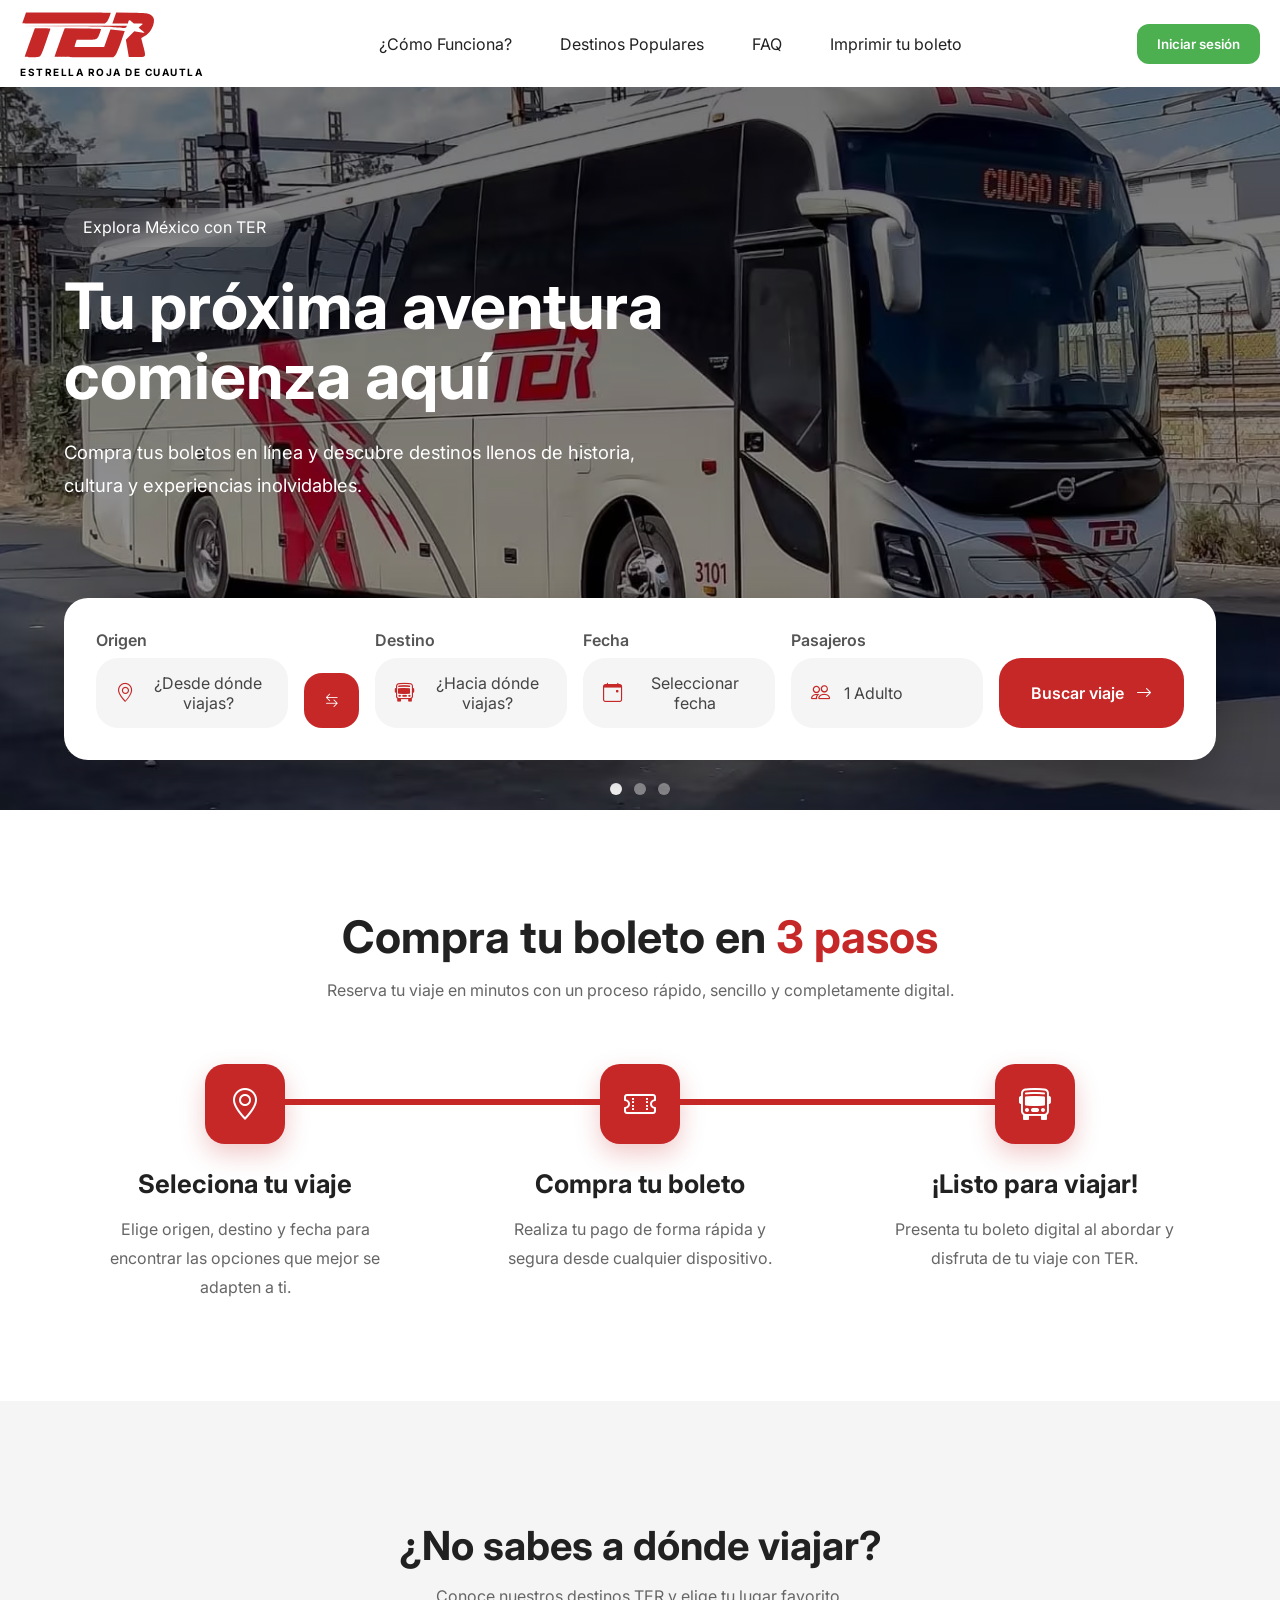
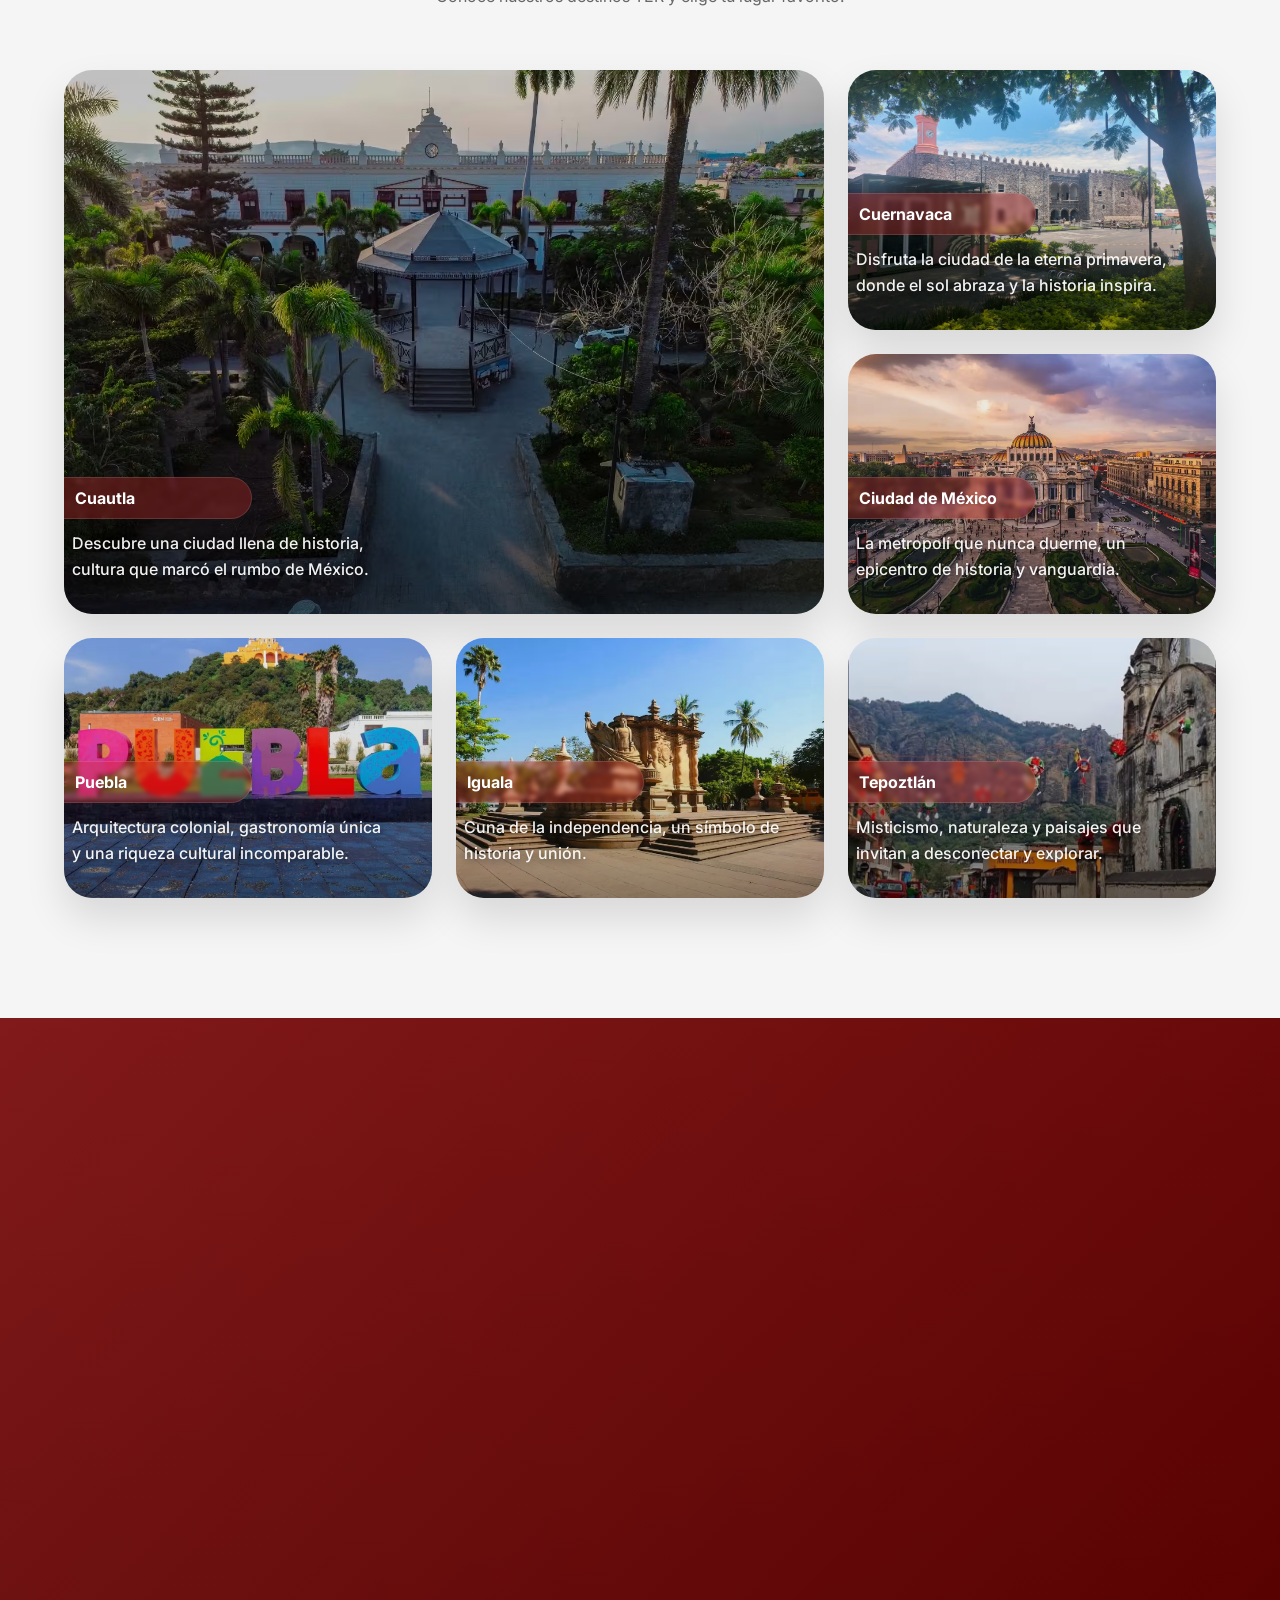
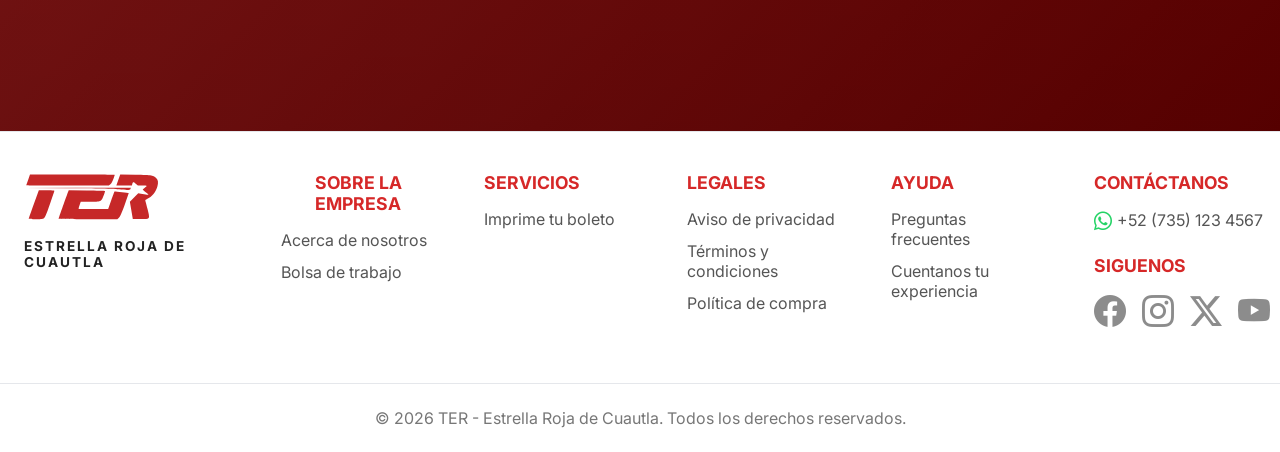
==== index.html @ 635812bd "feat: add new option in navbar" ====
<!DOCTYPE html>
<html lang="es">

<head>
  <meta charset="UTF-8">
  <meta name="viewport" content="width=device-width, initial-scale=1.0">
  <link rel="preconnect" href="https://fonts.googleapis.com">
  <link rel="preconnect" href="https://fonts.gstatic.com" crossorigin>
  <link href="https://fonts.googleapis.com/css2?family=Inter:wght@300;400;500;600;700&display=swap" rel="stylesheet">
  <link rel="stylesheet" href="https://cdn.jsdelivr.net/npm/bootstrap-icons@1.13.1/font/bootstrap-icons.min.css"> 
  <link rel="stylesheet" href="styles.css">
  <link rel="icon" type="image/svg+xml" href="/assets/logo_ter.svg">
  <title>TER: Boletos de Autobús en Línea</title>
</head>

<body>
  <!-- SECCIÓN BARRA DE OPCIONES -->
  <section id="inicio">
    <div class="contenido">
      <header>
        <div class="contenido-header">

          <div class="logo">
            <img class="logo-main" src="assets/logo_ter.svg" alt="TER Logo">
            <span class="logo-text">ESTRELLA ROJA DE CUAUTLA</span>
          </div>

          <nav id="nav">
            <div class="cerrar-menu" onclick="responsiveMenu()">
              <i class="bi bi-x-lg"></i>
            </div>

            <ul id="links">
              <li><a href="#process" onclick="seleccionar(this)">¿Cómo Funciona?</a></li>
              <li><a href="#destinations" onclick="seleccionar(this)">Destinos Populares</a></li>
              <li><a href="#faq" onclick="seleccionar(this)">FAQ</a></li>
              <li><a href="#" onclick="seleccionar(this)">Imprimir tu boleto</a></li>
            </ul>

            <!-- Desktop -->
            <button class="login-btn-mobile">
              Iniciar sesión
            </button>
          </nav>
          <!-- Mobile -->
          <button class="login-btn">
            Iniciar sesión
          </button>
          <!-- Icono del menu responsive -->
          <div id="icono-nav" onclick="responsiveMenu()">
            <i class="bi bi-list"></i>
          </div>
        </div>
      </header>
    </div>
  </section>


  <!-- HERO -->
  <section class="hero">

    <!-- Carrusel -->
    <div class="hero-slider">

      <div class="hero-slide active">
        <img src="/assets/ter1.avif" alt="Viaja con TER">

        <div class="hero-overlay">
          <div class="container">
            
            <div class="hero-content">
              <span class="hero-badge">
                Explora México con TER
              </span>
              
              <h1>
                Tu próxima aventura comienza aquí
              </h1>
              
              <p>
                Compra tus boletos en línea y descubre
                destinos llenos de historia, cultura y
                experiencias inolvidables.
              </p>
            </div>
          </div>
        </div>
      </div>
      
      <div class="hero-slide">
        <img src="/assets/ter2.avif" alt="Destinos TER">
      </div>
      
      <div class="hero-slide">
        <img src="/assets/ter3.avif" alt="Autobuses TER">
      </div>
    
    </div>
    
    <!-- Buscador -->
    <div class="search-card">
      
      <div class="search-grid">

        <div class="search-box">
          <label>Origen</label>

          <button class="search-field">
            <i class="bi bi-geo-alt"></i>
            <span>¿Desde dónde viajas?</span>
          </button>
        </div>
        
        <button class="swap-btn">
          <i class="bi bi-arrow-left-right"></i>
        </button>
        
        <div class="search-box">
          <label>Destino</label>
          
          <button class="search-field">
            <i class="bi bi-bus-front"></i>
            <span>¿Hacia dónde viajas?</span>
          </button>
        </div>
        
        <div class="search-box">
          <label>Fecha</label>
          
          <button class="search-field">
            <i class="bi bi-calendar-event"></i>
            <span>Seleccionar fecha</span>
          </button>
        </div>
        
        <div class="search-box">
          <label>Pasajeros</label>
          
          <button class="search-field">
            <i class="bi bi-people"></i>
            <span>1 Adulto</span>
          </button>
        </div>
        
        <button class="btn-search">
          Buscar viaje
          <i class="bi bi-arrow-right"></i>
        </button>
      </div>
    </div>
    
    <!-- Dots -->
    <div class="hero-dots">
      <span class="active"></span>
      <span></span>
      <span></span>
    </div>
  </section>

  <!-- PROCESS -->
  <section class="process" id="process">
    <div class="container">
      <div class="section-title reveal">
        <h2>Compra tu boleto en <span> 3 pasos</span></h2>
        <p>Reserva tu viaje en minutos con un proceso rápido, sencillo y completamente digital.</p>
      </div>

      <div class="steps-container reveal">
        <div class="steps-line reveal"></div>
        
        <!-- PASO 1 -->
        <div class="step-card reveal">
          <div class="step-icon">
            <i class="bi bi-geo-alt"></i>
          </div>
          <div class="step-content">
            <h3>Seleciona tu viaje</h3>
            <p>Elige origen, destino y fecha para encontrar las opciones que mejor se adapten a ti.</p>
          </div>
        </div>

        <!-- PASO 2 -->
        <div class="step-card reveal">
          <div class="step-icon">
            <i class="bi bi-ticket-perforated"></i>
          </div>
          <div class="step-content">
            <h3>Compra tu boleto</h3>
            <p>Realiza tu pago de forma rápida y segura desde cualquier dispositivo.</p>
          </div>
        </div>

        <!-- PASO 3 -->
        <div class="step-card reveal">
          <div class="step-icon">
            <i class="bi bi-bus-front"></i>
          </div>
          <div class="step-content">
            <h3>¡Listo para viajar!</h3>
            <p>Presenta tu boleto digital al abordar y disfruta de tu viaje con TER.</p>
          </div>
        </div>
      </div>
    </div>
  </section>

  <!-- DESTINATIONS -->
  <section class="destinations" id="destinations">
    <div class="container">

      <div class="section-title reveal">
        <h2>¿No sabes a dónde viajar?</h2>
        <p>Conoce nuestros destinos TER y elige tu lugar favorito.</p>
      </div>

      <!-- DESKTOP COLLAGE -->
      <div class="destinations-collage">

        <!-- CARD 1-->
        <div class="destination-item large reveal">
          <a href="/places/cuautla.html" class="destination-link">
            <img src="/assets/cuautla/cuautla.avif" alt="Cuautla">
            <div class="destination-overlay">
              <span class="destination-pill">Cuautla</span>
              <p>Descubre una ciudad llena de historia, cultura que marcó el rumbo de México.</p>
            </div>
          </a>
        </div>
            
        <!-- CARD 2-->
        <div class="destination-item reveal">
          <a href="/places/cuernavaca.html" class="destination-link">
            <img src="/assets/cuernavaca/cuernavaca.avif" alt="Cuernavaca">
            <div class="destination-overlay">
              <span class="destination-pill">Cuernavaca</span>
              <p>Disfruta la ciudad de la eterna primavera, donde el sol abraza y la historia inspira.</p>
            </div>
          </a>
        </div>
         
        <!-- CARD 3-->
        <div class="destination-item reveal">
          <a href="/places/cdmx.html" class="destination-link">
            <img src="/assets/cdmx/cdmx.avif" alt="CDMX">
            <div class="destination-overlay">
              <span class="destination-pill">Ciudad de México</span>
              <p>La metropolí que nunca duerme, un epicentro de historia y vanguardia.</p>
            </div>
          </a>
        </div> 
        
        <!-- CARD 4-->
        <div class="destination-item reveal">
          <a href="/places/puebla.html" class="destination-link">
            <img src="/assets/puebla/puebla.avif" alt="Puebla">
            <div class="destination-overlay">
              <span class="destination-pill">Puebla</span>
              <p>Arquitectura colonial, gastronomía única y una riqueza cultural incomparable.</p>
            </div>
          </a>
        </div> 
              
        <!-- CARD 5-->
        <div class="destination-item reveal">
          <a href="/places/iguala.html" class="destination-link">
            <img src="/assets/iguala/iguala.avif" alt="Iguala">
            <div class="destination-overlay">
              <span class="destination-pill">Iguala</span>
              <p>Cuna de la independencia, un símbolo de historia y unión.</p>
            </div>
          </a>
        </div> 
        
        <!-- CARD 6-->
        <div class="destination-item reveal">
          <a href="/places/tepoztlan.html" class="destination-link">
            <img src="/assets/tepoztlan/tepoztlan.avif" alt="Tepoztlan">
            <div class="destination-overlay">
              <span class="destination-pill">Tepoztlán</span>
              <p>Misticismo, naturaleza y paisajes que invitan a desconectar y explorar.</p>
            </div>
          </a>
        </div>
      </div>

      <!-- MOBILE CAROUSEL -->
      <div class="mobile-carousel">
        <div class="mobile-track">

          <!-- SLIDE 1 -->
          <div class="mobile-card">
            <a href="/places/cuautla.html" class="destination-link">
              <img src="/assets/cuautla/cuautla.avif" alt="Cuautla">
              <div class="mobile-overlay">
                <span class="destination-pill">Cuautla</span>
                <p>Descubre una ciudad llena de historia, cultura que marcó el rumbo de México.</p>
              </div>
            </a>
          </div>

          <!-- SLIDE 2 -->
          <div class="mobile-card">
            <a href="/places/cuernavaca.html" class="destination-link">
              <img src="/assets/cuernavaca/cuernavaca.avif" alt="Cuernavaca">
              <div class="mobile-overlay">
                <span class="destination-pill">Cuernavaca</span>
                <p>Disfruta la ciudad de la eterna primavera, donde el sol abraza y la historia inspira.</p>
              </div>
            </a>
          </div>

          <!-- SLIDE 3 -->
          <div class="mobile-card">
            <a href="/places/cdmx.html" class="destination-link">
              <img src="/assets/cdmx/cdmx.avif" alt="CDMX">
              <div class="mobile-overlay">
                <span class="destination-pill">Ciudad de México</span>
                <p>La metropolí que nunca duerme, un epicentro de historia y vanguardia.</p>
              </div>
            </a>
          </div>

          <!-- SLIDE 4 -->
          <div class="mobile-card">
            <a href="/places/puebla.html" class="destination-link">
              <img src="/assets/puebla/puebla.avif" alt="Puebla">
              <div class="mobile-overlay">
                <span class="destination-pill">Puebla</span>
                <p>Arquitectura colonial, gastronomía única y una riqueza cultural incomparable.</p>
              </div>
            </a>
          </div>

          <!-- SLIDE 5 -->
          <div class="mobile-card">
            <a href="/places/iguala.html" class="destination-link">
              <img src="/assets/iguala/iguala.avif" alt="Iguala">
              <div class="mobile-overlay">
                <span class="destination-pill">Iguala</span>
                <p>Cuna de la independencia, un símbolo de historia y unión.</p>
              </div>
            </a>
          </div>

          <!-- SLIDE 6 -->
          <div class="mobile-card">
            <a href="/places/tepoztlan.html" class="destination-link">
              <img src="/assets/tepoztlan/tepoztlan.avif" alt="Tepoztlán">
              <div class="mobile-overlay">
                <span class="destination-pill">Tepoztlán</span>
                <p>Misticismo, naturaleza y paisajes que invitan a desconectar y explorar.</p>
              </div>
            </a>
          </div>
        </div>

        <div class="carousel-dots">
          <span class="active"></span>
          <span></span>
          <span></span>
          <span></span>
          <span></span>
          <span></span>
        </div>

      </div>
    </div>
  </section>

  <!-- FAQ -->
  <section id="faq">
    <div class="container">
      <div class="section-title reveal">
        <h2>Preguntas <span>frecuentes</span></h2>
        <p>Resolvemos las dudas más comunes sobre tus viajes con TER.</p>
      </div>

      <div class="faq-container">

        <!-- Item 1 -->
        <div class="faq-item reveal">
          <button class="faq-question">
            <span>¿Cómo compro mi boleto en línea?</span>
            <i class="bi bi-plus-lg"></i>
          </button>

          <div class="faq-answer">
            <p>
              Selecciona tu origen, destino, fecha de viaje y número de pasajeros.
              Completa tu compra y recibirás tu boleto digital de forma inmediata.
            </p>
          </div>
        </div>

        <!-- Item 2 -->
        <div class="faq-item reveal">
          <button class="faq-question">
            <span>¿Puedo cambiar la fecha de mi viaje?</span>
            <i class="bi bi-plus-lg"></i>
          </button>

          <div class="faq-answer">
            <p>
              Sí. Los cambios están sujetos a disponibilidad y a las políticas
              vigentes de TER.
            </p>
          </div>
        </div>

        <!-- Item 3 -->
        <div class="faq-item reveal">
          <button class="faq-question">
            <span>¿Cuánto equipaje puedo llevar?</span>
            <i class="bi bi-plus-lg"></i>
          </button>

          <div class="faq-answer">
            <p>
              Cada pasajero puede transportar equipaje de mano y equipaje
              documentado conforme a las políticas establecidas por TER.
            </p>
          </div>
        </div>

        <!-- Item 4 -->
        <div class="faq-item reveal">
          <button class="faq-question">
            <span>¿Qué pasa si pierdo mi boleto?</span>
            <i class="bi bi-plus-lg"></i>
          </button>

          <div class="faq-answer">
            <p>
              Puedes recuperarlo desde tu correo electrónico o iniciando sesión
              en tu cuenta.
            </p>
          </div>
        </div>
      </div>
    </div>
  </section>

  <!-- FOOTER -->
  <footer class="footer">
    <div class="footer-column footer-grid">
      <!-- Logo -->
      <div class="footer-brand">
        <img src="/assets/logo_ter.svg" alt="TER Logo">
        <span class="footer-brand-text">ESTRELLA ROJA DE CUAUTLA</span>
      </div>

      <!-- Empresa -->
      <div class="footer-accordion">
        <button class="footer-toggle">
          SOBRE LA EMPRESA
          <i class="bi bi-chevron-down"></i>
        </button>
        <div class="footer-content">
          <a href="#">Acerca de nosotros</a>
          <a href="#">Bolsa de trabajo</a>
        </div>
      </div>

      <!-- Servicios -->
      <div class="footer-accordion">
        <button class="footer-toggle">
          SERVICIOS
          <i class="bi bi-chevron-down"></i>
        </button>
        <div class="footer-content">
          <a href="#">Imprime tu boleto</a>
        </div>
      </div>

      <!-- Legales --> 
      <div class="footer-accordion">
        <button class="footer-toggle">
          LEGALES
          <i class="bi bi-chevron-down"></i>
        </button>
        <div class="footer-content">
          <a href="#">Aviso de privacidad</a>
          <a href="#">Términos y condiciones</a>
          <a href="#">Política de compra</a>
        </div>
      </div>

      <!-- Ayuda -->
      <div class="footer-accordion">
        <button class="footer-toggle">
          AYUDA
          <i class="bi bi-chevron-down"></i>
        </button>
        <div class="footer-content">
          <a href="#faq">Preguntas frecuentes</a>
          <a href="#">Cuentanos tu experiencia</a>
        </div>
      </div>

      <!-- Contacto -->
      <div>
        <h4>CONTÁCTANOS</h4>

        <div class="footer-contact">
          <i class="bi bi-whatsapp"></i>
          <span>+52 (735) 123 4567</span>
        </div>

        <h4 style="margin-top:1.5rem;">SIGUENOS</h4>

        <div class="footer-social">
          <a href="#"><i class="bi bi-facebook"></i></a>
          <a href="#"><i class="bi bi-instagram"></i></a>
          <a href="#"><i class="bi bi-twitter-x"></i></a>
          <a href="#"><i class="bi bi-youtube"></i></a>
        </div>
      </div>
    </div>

    <div class="footer-bottom">
      <p>© 2026 TER - Estrella Roja de Cuautla. Todos los derechos reservados.</p>
    </div>
  </footer>

  <script src="main.js"></script>
</body>
</html>
---- styles.css ----
/* =========================
  RESET & BASE
========================= */
*{
  margin:0;
  padding:0;
  box-sizing:border-box;
  font-family:'Inter',sans-serif;
}

body{
  background:#f5f5f5;
  color:#212121;
  overflow-x:hidden;
}

html{
  scroll-behavior:smooth;
}

a{
  text-decoration:none;
  color:inherit;
}

ul{
  list-style:none;
}

/* =========================
  UTILITIES
========================= */
.container{
  width: min(1200px, 90%);
  margin: auto;
}

/* =========================
  HEADER / NAVIGATION
========================= */
#inicio .contenido header {
    background-color: #fff;
    position: fixed;
    width: 100%;
    z-index: 100;
    top: 0;
}

#inicio .contenido header .contenido-header {
    max-width: 1400px;
    margin: auto;
    display: flex;
    justify-content: space-between;
    align-items: center;
    padding: 10px 20px;
}

#icono-nav{
  display:none;
  font-size:2rem;
  cursor:pointer;
  color:#C62828;
}

#inicio .contenido header .contenido-header nav{
  margin-left:auto;
  margin-right:auto;
}

#inicio .contenido header .contenido-header nav ul {
    list-style: none;
    display: flex;
    align-items: center;
    gap:3rem;
}

#inicio .contenido header .contenido-header nav ul li a {
    text-decoration: none;
    color: #222;
    font-weight: 400;
    transition: .5s;
    display: flex;
    align-items: center;
    justify-content: center;
    text-align: center;
    position: relative;
}

#inicio .contenido header .contenido-header nav ul li a::after{
  content:"";
  position:absolute;
  left:0;
  bottom:-8px;
  width:100%;
  height:2px;
  background:#D62828;
  transform:scaleX(0);
  transform-origin:center;
  transition:transform .35s ease;
}

#inicio .contenido header .contenido-header nav ul li a:hover{
  color:#D62828;
}

#inicio .contenido header .contenido-header nav ul li a:hover::after {
  transform:scaleX(1);
}

#inicio .contenido header .contenido-header .seleccionado {
  color: #D62828;
}

#inicio .contenido header .contenido-header .seleccionado::after{
  transform:scaleX(1);
}

.logo{
  display: flex;
  flex-direction: column;
  align-items: flex-start;
}

.logo-main{
  width: 140px;
  object-fit: contain;
}

.logo-text{
  font-size: 10px;
  font-weight: 700;
  letter-spacing: 1.5px;
  color: black;
  margin-top: -9px;
  line-height: 1;
}

.login-btn{
  background:#4CAF50;
  color:white;
  border:none;
  padding:12px 20px;
  border-radius:12px;
  cursor:pointer;
  font-weight:600;
  transition:0.3s;
}

.login-btn:hover{
  transform:translateY(-2px);
  box-shadow:0 10px 20px rgba(76,175,80,0.3);
}

.cerrar-menu {
    position: absolute;
    top: 20px;
    right: 20px;
    display: none;
    color: #C62828;
    font-size:2rem;
    cursor: pointer;
    transition: 0.3s ease;
}

.cerrar-menu:hover {
    color: #C62828;
    transform: rotate(90deg);
}

.login-btn-mobile{
  display:none;
}

/* =========================
  HERO
========================= */
.hero{
  position:relative;
  min-height:90vh;
  overflow:hidden;
}

/* Slider */
.hero-slider{
  position:absolute;
  inset:0;
}

.hero-slide{
  position:absolute;
  inset:0;
  opacity:0;
  transition:opacity 1s ease;
}

.hero-slide.active{
  opacity:1;
}

.hero-slide img{
  width:100%;
  height:100%;
  object-fit:cover;
}

/* Overlay */
.hero-overlay{
  position:absolute;
  inset:0;
  background:linear-gradient(rgba(0,0,0,.55),rgba(0,0,0,.35));
  display:flex;
  align-items:center;
  padding-bottom:100px;
}

/* Contenido */
.hero-content{
  max-width:700px;
  color:white;
}

.hero-badge{
  display:inline-block;
  padding:.6rem 1.2rem;
  border-radius:999px;
  background:rgba(255,255,255,.12);
  backdrop-filter:blur(10px);
  margin-bottom:1.5rem;
}

.hero-content h1{
  font-size:4rem;
  line-height:1.1;
  margin-bottom:1.5rem;
}

.hero-content p{
  font-size:1.15rem;
  line-height:1.8;
  max-width:600px;
}

/* Buscador */
.search-card{
  position:absolute;
  left:50%;
  bottom:50px;
  transform:translateX(-50%);
  width:min(1200px,90%);
  background:rgba(255,255,255,.95);
  backdrop-filter:blur(18px);
  border-radius:32px;
  padding:2rem;
  box-shadow: 0 25px 60px rgba(0,0,0,.18);
  z-index:10;
  animation:floatCard 4s ease-in-out infinite;
}

@keyframes floatCard{
    50%{
        transform:
        translateX(-50%)
        translateY(-5px);
    }
}

/* Grid */
.search-grid{
  display:grid;
  grid-template-columns:1fr auto 1fr 1fr 1fr auto;
  gap:1rem;
  align-items:end;
}

/* Boxes */
.search-box{
  display:flex;
  flex-direction:column;
  gap:.5rem;
}

.search-box label{
  font-weight:600;
  color:#555;
}

/* Inputs */
.search-field{
  border:none;
  background:#f5f5f5;
  height:70px;
  border-radius:22px;
  padding:0 1.25rem;
  display:flex;
  align-items:center;
  gap:.85rem;
  font-size:1rem;
  color:#444;
  cursor:pointer;
  transition:.3s;
}

.search-field:hover{
  background:#eeeeee;
}

/* Iconos */
.search-field i{
  color:#C62828;
  font-size:1.2rem;
}

/* Botón Intercambiar */
.swap-btn{
  width:55px;
  height:55px;
  border:none;
  border-radius:18px;
  background:#C62828;
  color:white;
  cursor:pointer;
  transition:.3s;
}

.swap-btn:hover{
  transform:rotate(180deg);
}

/* Botón Buscar */
.btn-search{
  border:none;
  height:70px;
  padding:0 2rem;
  border-radius:22px;
  background:#C62828;
  color:white;
  font-weight:600;
  font-size:1rem;
  cursor:pointer;
  display:flex;
  align-items:center;
  gap:.75rem;
  transition:.3s;
}

.btn-search:hover{
  background:#b71c1c;
  transform:translateY(-3px);
}

/* Dots */
.hero-dots{
  position:absolute;
  bottom:15px;
  left:50%;
  transform:translateX(-50%);
  display:flex;
  gap:.75rem;
  z-index:5;
}

.hero-dots span{
  width:12px;
  height:12px;
  border-radius:50%;
  background:rgba(255,255,255,.45);
}

.hero-dots span.active{
  background:white;
}

/* =========================
  SEARCH CARD
========================= */
.search-card{
  background:white;
  padding:2rem;
  border-radius:24px;
  box-shadow:0 20px 50px rgba(0,0,0,0.25);
}

.search-card h2{
  margin-bottom:1.5rem;
  color:#212121;
}

.input-group{
  margin-bottom:1rem;
}

.input-group label{
  display:block;
  margin-bottom:0.5rem;
  font-size:0.9rem;
  font-weight:600;
  color:#666;
}

.input-wrapper{
  display:flex;
  align-items:center;
  gap:0.8rem;
  border:1px solid #ddd;
  padding:14px 16px;
  border-radius:14px;
  transition:0.3s;
}

.input-wrapper:focus-within{
  border-color:#C62828;
  box-shadow:0 0 0 4px rgba(198,40,40,0.1);
}

.input-wrapper i{
  color:#C62828;
  font-size:1.1rem;
}

.input-wrapper input,
.input-wrapper select{
  width:100%;
  border:none;
  outline:none;
  background:transparent;
  font-size:1rem;
}

.search-btn{
  width:100%;
  border:none;
  background:#4CAF50;
  color:white;
  padding:16px;
  border-radius:14px;
  font-size:1rem;
  font-weight:600;
  cursor:pointer;
  margin-top:1rem;
  transition:0.3s;
}

.search-btn:hover{
  transform:translateY(-3px);
  box-shadow:0 15px 30px rgba(76,175,80,0.35);
}

/* =========================
  SECTION TITLE
========================= */
.section-title{
  text-align:center;
  margin-bottom:4rem;
}

.section-title h2{
  font-size:2.5rem;
  margin-bottom:1rem;
}

.section-title p{
  color:#666;
}

/* =========================
  PROCESS
========================= */
.process {
  background: white;
  padding: 100px 0;
}

.process .section-title h2{
  font-size: 2.8rem;
}

.process .section-title span{
  color: #C62828;
}

.steps-container{
  position: relative;
  display: flex;
  justify-content: space-between;
  align-items: flex-start;
  gap:2rem;
  margin-top:4rem;
}

.steps-line{
  position:absolute;
  top:35px;
  left:15%;
  right:15%;
  height:6px;
  background:#C62828;
  border-radius:50px;
  z-index:1;
}

.step-card{
  position: relative;
  flex: 1;
  text-align: center;
  z-index: 2;
  transition: 
    transform .3s ease,
    filter .3s ease;
}

.step-icon{
  width: 80px;
  height: 80px;
  margin: 0 auto 1.5rem;
  border-radius: 20px;
  background: #C62828;
  color: white;
  display: flex;
  align-items: center;
  justify-content: center;
  font-size: 2rem;
  box-shadow: 0 10px 25px rgba(198,40,40,.25);
  transition: 
    transform .3s ease,
    box-shadow .3s ease;
}

.step-card h3{
  margin-bottom: 1rem;
  font-size: 1.6rem;
  color: #212121;
}

.step-card p{
  color: #666;
  line-height: 1.8;
  max-width: 280px;
  margin: auto;
}

.step-card:hover .step-icon{
  transform: scale(1.08);
  box-shadow: 0 18px 35px rgba(198,40,40,.35);
}

/* =========================
  DESTINATIONS
========================= */
.destinations{
  padding:120px 0;
}

.destination-link{
  display: block;
  width: 100%;
  height: 100%;
}

.destinations-collage{
  display:grid;
  grid-template-columns:
  repeat(3,1fr);
  grid-auto-rows:260px;
  gap:1.5rem;
}

.destination-item{
  position:relative;
  overflow:hidden;
  border-radius:28px;
  cursor:pointer;
  box-shadow:
  0 20px 40px rgba(0,0,0,0.12);
}

.destination-item img{
  width:100%;
  height:100%;
  object-fit:cover;
  transition:0.7s;
}

.destination-item:hover img{
  transform:scale(1.08);
}

.destination-overlay{
  position:absolute;
  inset:0;
  background:
  linear-gradient(
  to top,
  rgba(0,0,0,0.45),
  rgba(0,0,0,0.10),
  rgba(0,0,0,0.05)
  );
  display:flex;
  flex-direction:column;
  justify-content:flex-end;
  padding-top: 2rem;
  padding-right:2rem;
  padding-bottom:2rem;
  padding-left: 0;
}

.destination-overlay p{
  color:rgba(255,255,255,0.95);
  text-shadow: 0 2px 8px rgba(0,0,0,0.6);
  font-weight: 500;
  line-height:1.6;
  max-width:320px;
  margin-left: 0.5rem;
}

.destination-pill{
  display: inline-flex;
  align-items: center;
  width: fit-content;
  min-width: 220px;
  padding:10px 24px 10px 42px;
  border-radius: 50px;
  background:rgba(198,40,40,0.35);
  backdrop-filter: blur(2px);
  -webkit-backdrop-filter: blur(2px);
  border: 1px solid rgba(255,255,255,0.12);
  box-shadow: 0 8px 24px rgba(0,0,0,0.15);
  color:white;
  font-size: 1rem;
  font-weight:700;
  margin-left: -2rem;
  margin-bottom:.75rem;
}

.large{
  grid-column:span 2;
  grid-row:span 2;
}

.mobile-carousel{
  display:none;
}

.mobile-track{
  display:flex;
  gap:1rem;
  overflow-x:auto;
  scroll-snap-type:x mandatory;
  padding: 0 1rem;
  scrollbar-width:none;
}

.mobile-track::-webkit-scrollbar{
  display:none;
}

.mobile-card{
  width: 280px;
  height:480px;
  border-radius:28px;
  overflow:hidden;
  position:relative;
  flex-shrink:0;
  scroll-snap-align:center;
  box-shadow:
  0 20px 40px rgba(0,0,0,0.12);
}

.mobile-card img{
  width:100%;
  height:100%;
  object-fit:cover;
}

.mobile-overlay{
  position:absolute;
  inset:0;
  background:
  linear-gradient(
  to top,
  rgba(0,0,0,0.75),
  rgba(0,0,0,0.15),
  transparent
  );
  display:flex;
  flex-direction:column;
  justify-content:flex-end;
  padding-top:2rem;
  padding-right:2rem;
  padding-bottom:2rem;
  padding-left:0;
  color:white;
}

.mobile-overlay .destination-pill{
  margin-left:-2rem;
}

.mobile-overlay p{
  color:rgba(255,255,255,0.85);
  line-height:1.6;
  margin-left: 0.5rem;
}

.carousel-dots{
  display:flex;
  justify-content:center;
  gap:.5rem;
  margin-top:1.5rem;
}

.carousel-dots span{
  width:10px;
  height:10px;
  border-radius:50%;
  background:#d0d0d0;
}

.carousel-dots span.active{
  background:#C62828;
}

/* =========================
  FAQ
========================= */
#faq{
  padding-top:100px;
  padding-bottom:120px;
  margin-bottom:-6rem;
  background:
  linear-gradient(rgba(0,0,0,0.35),rgba(0,0,0,0.4)),
  linear-gradient(135deg,#C62828,#8E0000);
}

#faq .section-title h2{
  color:white; 
}

#faq .section-title h2 span{
  color: #FF8A80; 
}

#faq .section-title p{
  color:rgba(255,255,255,.85);
}

.faq-container{
  max-width:900px;
  margin:auto;
  display:flex;
  flex-direction:column;
  gap:1rem;
}

.faq-item{
  background:rgba(255,255,255,.08);
  backdrop-filter: blur(8px);
  border:1px solid rgba(255,255,255,.12);
  border-radius:20px;
  overflow:hidden;
  transition:
    opacity .8s ease,
    transform .8s ease,
    filter .8s ease,
    border-color .3s ease;
}

.faq-item:nth-child(1){ transition-delay:.1s; }
.faq-item:nth-child(2){ transition-delay:.2s; }
.faq-item:nth-child(3){ transition-delay:.3s; }
.faq-item:nth-child(4){ transition-delay:.4s; }

.faq-item:hover{
  border-color:rgba(255,255,255,.4);
  transform:translateY(-2px);
}

.faq-question{
  width:100%;
  display:flex;
  justify-content:space-between;
  align-items:center;
  padding:1.5rem 1.75rem;
  border:none;
  background:none;
  cursor:pointer;
  font-size:1.05rem;
  font-weight:600;
  color:white;
  text-align:left;
}

.faq-question i{
  color:white;
  font-size:1.25rem;
  transition:.3s;
}

.faq-answer{
  max-height:0;
  overflow:hidden;
  transition:
  max-height .35s ease,
  padding .35s ease;
  padding:0 1.75rem;
}

.faq-answer p{
  color:rgba(255, 255, 255, .85);
  line-height:1.8;
  padding-bottom:1.5rem;
}

.faq-item.active .faq-answer{
  max-height:200px;
}

.faq-item.active .faq-question{
  color:white; 
}

/* =========================
  FOOTER
========================= */
.footer{
  background:#fff;
  margin-top:6rem;
  border-top:1px solid #e5e7eb;
}

.footer-grid{
  display:grid;
  grid-template-columns: 1.5fr 1fr 1fr 1fr 1fr 1.2fr;
  gap:3rem;
  padding:2.5rem 0;
  align-items: start;
}

.footer-brand img{
  width: 140px;
  margin-bottom:0;
  margin-left: 1.5rem;
}

.footer-brand-text{
  display:block;
  margin-top: -4px;
  margin-bottom:1.25rem;
  font-size:.85rem;
  font-weight:700;
  letter-spacing:2px;
  color:#222;
  margin-left: 1.5rem;
}

.footer h4{
  color:#D62828;
  margin-bottom:1rem;
  font-size:1.1rem;
}

.footer a{
  display:block;
  text-decoration:none;
  color:#555;
  margin-bottom:.75rem;
  transition:.3s;
}

.footer a:hover{
  color:#D62828;
}

.footer-toggle{
  display:block;
  border:none;
  background:none;
  color:#D62828;
  font-size:1.1rem;
  font-weight:700;
  margin-bottom:1rem;
  cursor:default;
  pointer-events:none;
}

.footer-toggle i{
  display:none;
}

.footer-content{
  display:block;
}

.footer-contact{
  display:flex;
  align-items:center;
  gap:.35rem;
  color:#555;
  margin-top:.5rem;
}

.footer-contact i{
  font-size:1.15rem;
  color:#25D366; 
}

.footer-contact span{
  font-size:1rem;
}

.footer-social{
  display:flex;
  gap:1rem;
  margin-top:1rem;
}

.footer-social a{
  display:flex;
  align-items:center;
  justify-content:center;
  color:#707070;
  font-size: 2rem;
  opacity: .8;
  transition:
    color .3s ease,
    transform .3s ease,
    opacity .3s ease;
}

.footer-social a:hover{
  opacity: 1;
  color: #D62828;
  transform:translateY(-6px) scale(1.12);
}

.footer-bottom{
  border-top:1px solid #e5e7eb;
  text-align:center;
  padding:1.5rem;
  color:#777;
}

/* =========================
  ANIMATIONS
========================= */
.reveal {
  opacity: 0;
  transform: translateY(40px);
  filter: blur(6px);
  transition:
    opacity 0.8s ease,
    transform 0.8s ease,
    filter 0.8s ease;
}

.reveal.visible {
  opacity: 1;
  transform: translateY(0);
  filter: blur(0);
}

/* =========================
  RESPONSIVE 769px
========================= */
@media (min-width:769px){
  .step-card:hover{
    transform: translateY(-10px);
  }

  .step-card:hover .step-icon{
    transform: scale(1.08);
    box-shadow:0 18px 35px rgba(198,40,40,.35);
  }
}

/* =========================
  RESPONSIVE 992px
========================= */
@media(max-width:992px){
  .hero-container{
    gap:2rem;
  }

  .hero-copy h1{
    font-size:3rem;
  }

  .footer-grid{
    grid-template-columns: repeat(2,1fr);
  }
}

/* =========================
  RESPONSIVE 768px
========================= */
@media(max-width:768px){
  .destinations-collage{
    display:none;
  }

  .mobile-carousel{
    display:block;
  }

  .search-card{
    position:relative;
    left:auto;
    bottom:auto;
    transform:none;
    width:92%;
    margin:2rem auto 0;
    padding:1.25rem;
  }

  .hero-content{
    max-width:100%;
  }

  .hero-overlay{
    padding-top:130px;
  }

  .hero-content h1{
    font-size:3.2rem;
    max-width:260px;
  }

  .hero-content p{
    max-width: 300px;
    line-height: 1.6;
  }

  .section-title h2{
    font-size:2rem;
  }

  .login-btn{
    padding: 10px 16px;
    display:none;
  }

  .footer-grid{
    grid-template-columns: 1fr;
    text-align: center;
    padding: 1.5rem 0;
  }

  .footer-brand{
    display: flex;
    flex-direction: column;
    align-items: center;
    margin-top: 1rem;
    margin-bottom: .25rem;
  }

  .footer-brand-text{
    margin-bottom:0;
  }

  .footer-social{
    justify-content: center;
    margin-top: .5rem;
  }

  .footer-contact{
    justify-content: center;
  }

  .footer-accordion{
    border-bottom: none;
    padding:0;
  }

  .footer-toggle{
    width:100%;
    background:none;
    border:none;
    display:flex;
    justify-content:space-between;
    align-items:center;
    font-size:1.15rem;
    font-weight:700;
    color:#D62828;
    padding:0.75rem 1.5rem;
    cursor:pointer;
    pointer-events: auto;
  }

  .footer-toggle i{
    transition:.3s;
    display: block;
    font-size: 1.4rem;
  }

  .footer-content{
    max-height:0;
    overflow:hidden;
    display:flex;
    flex-direction:column;
    gap:.75rem;
    transition:max-height .35s ease;
    padding:0 1.5rem;
  }

  .footer-accordion.active .footer-content{
    max-height:200px;
  }

  .footer-accordion.active .footer-toggle i{
    transform:rotate(180deg);
  }

   #icono-nav{
    display:block;
  }

  #inicio .contenido header .contenido-header nav ul li a{
    width:fit-content;
  }

  #inicio .contenido header .contenido-header nav{
    position:fixed;
    top:0;
    right:-100%;
    width:280px;
    height:100vh;
    background:#fff;
    transition:.35s ease;
    z-index:1000;
    padding-top:90px;
  }

  #inicio .contenido header .contenido-header nav.responsive{
    right:0;
  }

  #inicio .contenido header .contenido-header nav ul{
    flex-direction:column;
    align-items:flex-start;
    padding:0 2rem;
    gap: .5rem;
  }

  #inicio .contenido header .contenido-header nav ul li{
    width:100%;
    margin-bottom:.75rem;
  }

  #inicio .contenido header .contenido-header nav ul li a{
    color: #222;
    margin:0;
    justify-content:flex-start;
    font-size:1.1rem;
  }

  .cerrar-menu{
    display:block;
  }

  .login-btn-mobile{
    display:block;
    margin: 1rem 2rem 0;
    padding:14px;
    border:none;
    border-radius:12px;
    background:#4CAF50;
    color:white;
    font-weight:600;
  }

  .steps-container{
    flex-direction:column;
    gap:1.75rem;
    position:relative;
  }

  .steps-line{
    display:block;
    position:absolute;
    left:34px;
    top:40px;
    width:6px;
    height:calc(100% - 120px);
    
    border-radius:20px;
    z-index:1;
    background: rgba(198,40,40,.35);
  }

  .step-card{
    display:flex;
    align-items:flex-start;
    gap:1rem;
    text-align:left;
    width:100%;
    max-width:none;
    position:relative;
    z-index:2;
    opacity:0;
    transform:translateY(20px);
  }

  .step-card.active{
    opacity:1;
    transform:translateY(0);
  }

  .step-icon{
    width:65px;
    height:65px;
    margin:0;
    flex-shrink:0;
  }

  .step-content{
    padding-top:0;
  }

  .step-card h3{
    font-size:1.2rem;
    margin-bottom:.5rem;
  }

  .step-card p{
    max-width:250px;
    margin:0;
    line-height:1.8;
  }

  .step-card:hover{
    transform: translateY(-10px);
  }

  .step-card:hover .step-icon{
    transform: scale(1.08);
    box-shadow:0 18px 35px rgba(198,40,40,.35);
  }
}
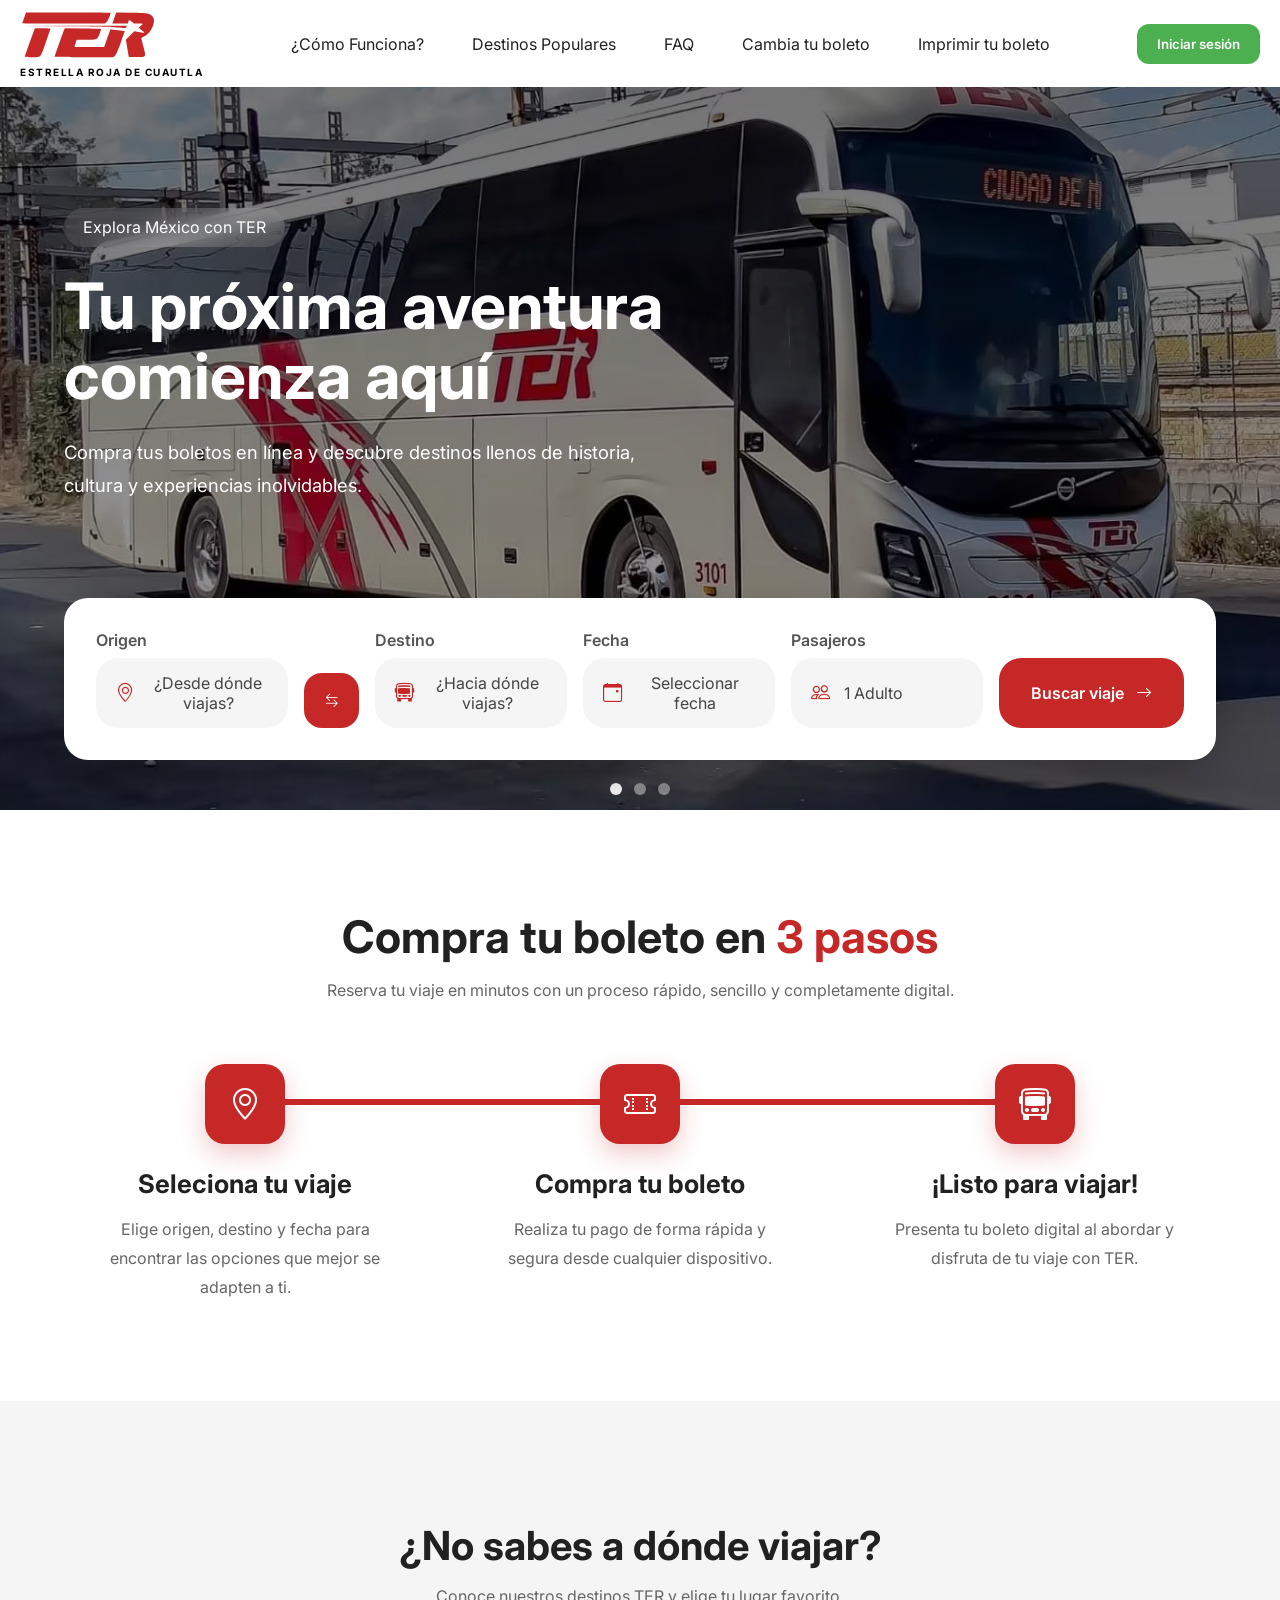
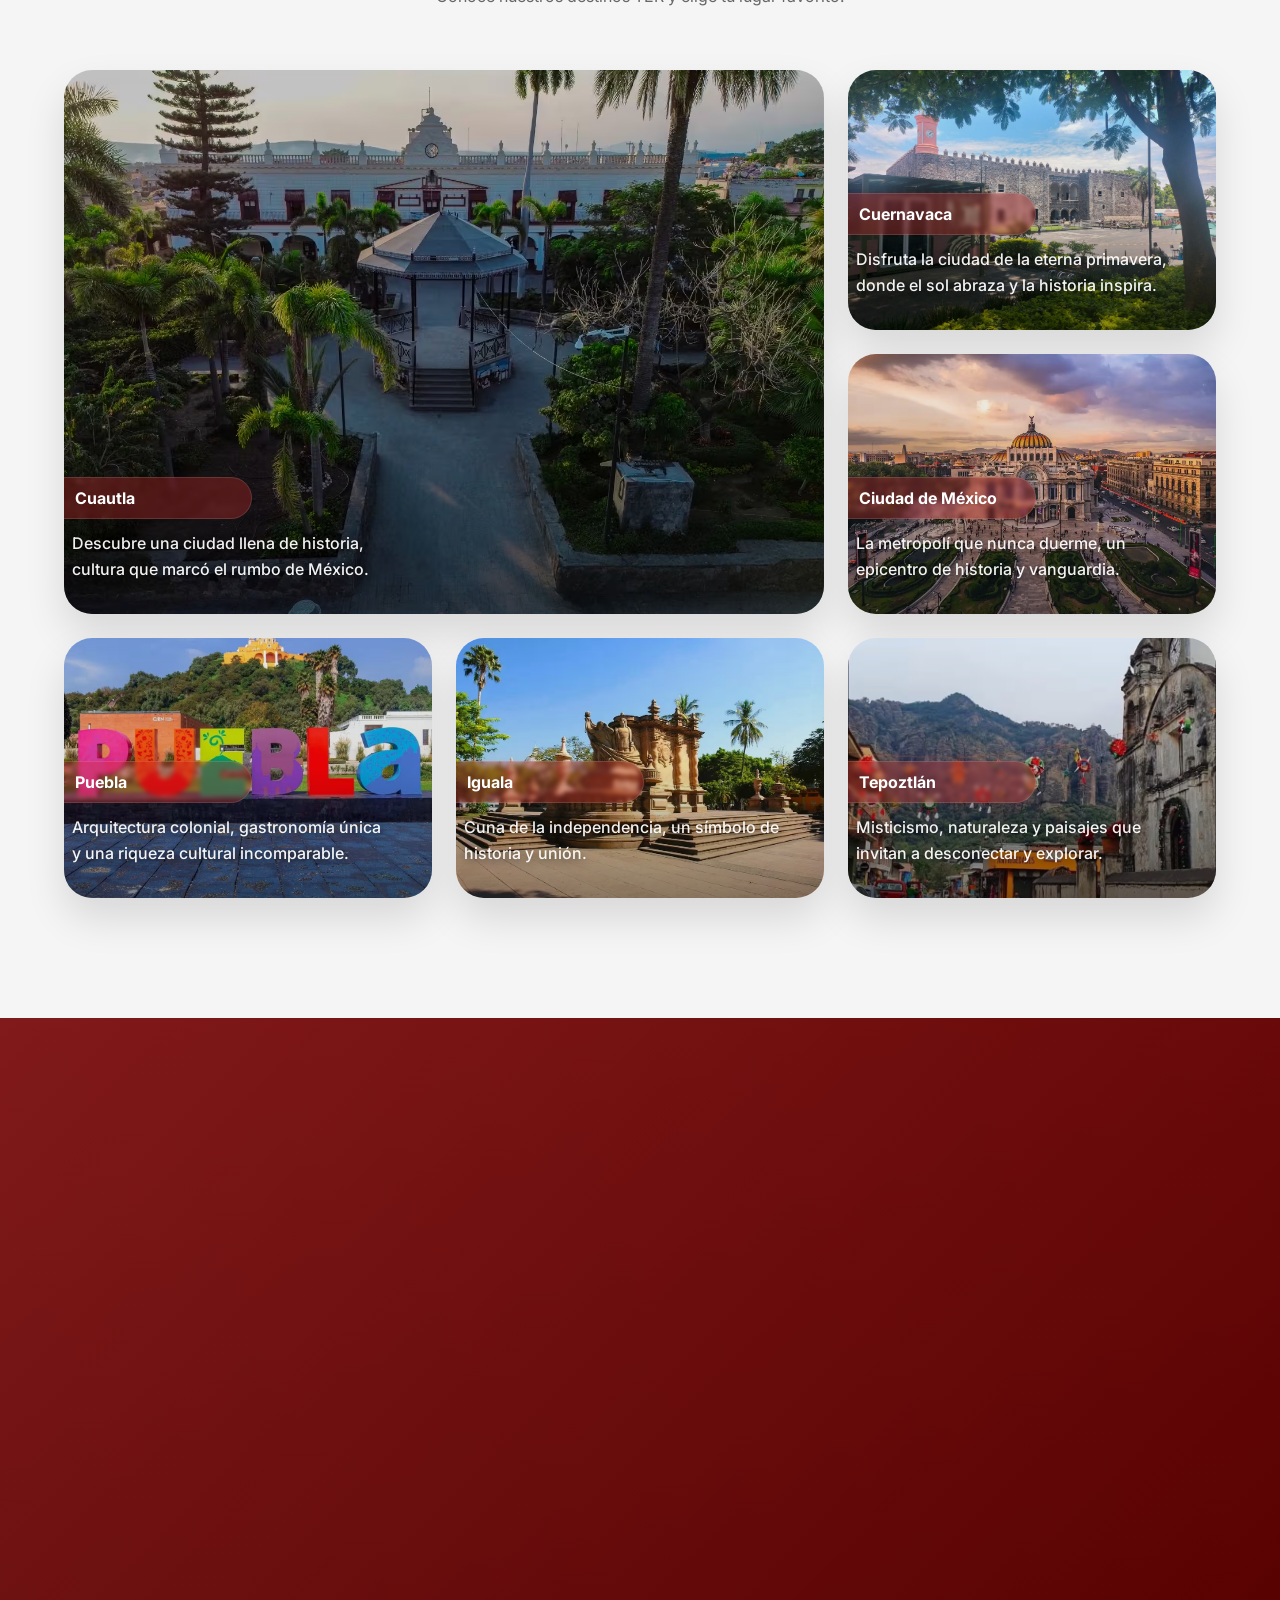
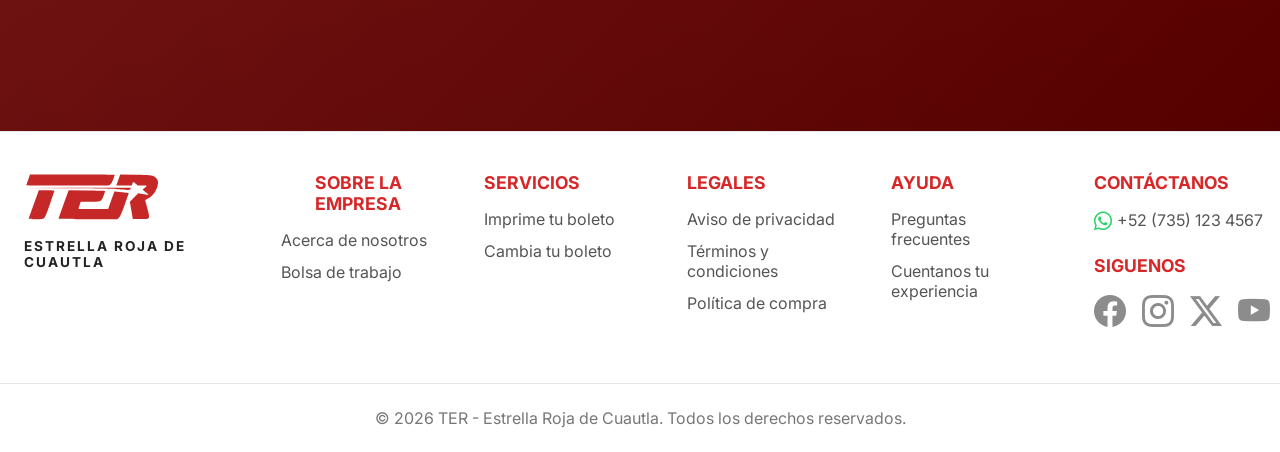
==== commit ce2bc8f1: "feat: add automatic hero slider and synchronize carousel indicators" ====
--- a/index.html
+++ b/index.html
@@ -34,6 +34,7 @@
               <li><a href="#process" onclick="seleccionar(this)">¿Cómo Funciona?</a></li>
               <li><a href="#destinations" onclick="seleccionar(this)">Destinos Populares</a></li>
               <li><a href="#faq" onclick="seleccionar(this)">FAQ</a></li>
+              <li><a href="#" onclick="seleccionar(this)">Cambia tu boleto</a></li>
               <li><a href="#" onclick="seleccionar(this)">Imprimir tu boleto</a></li>
             </ul>
 
@@ -469,6 +470,7 @@
         </button>
         <div class="footer-content">
           <a href="#">Imprime tu boleto</a>
+          <a href="#">Cambia tu boleto</a>
         </div>
       </div>
 
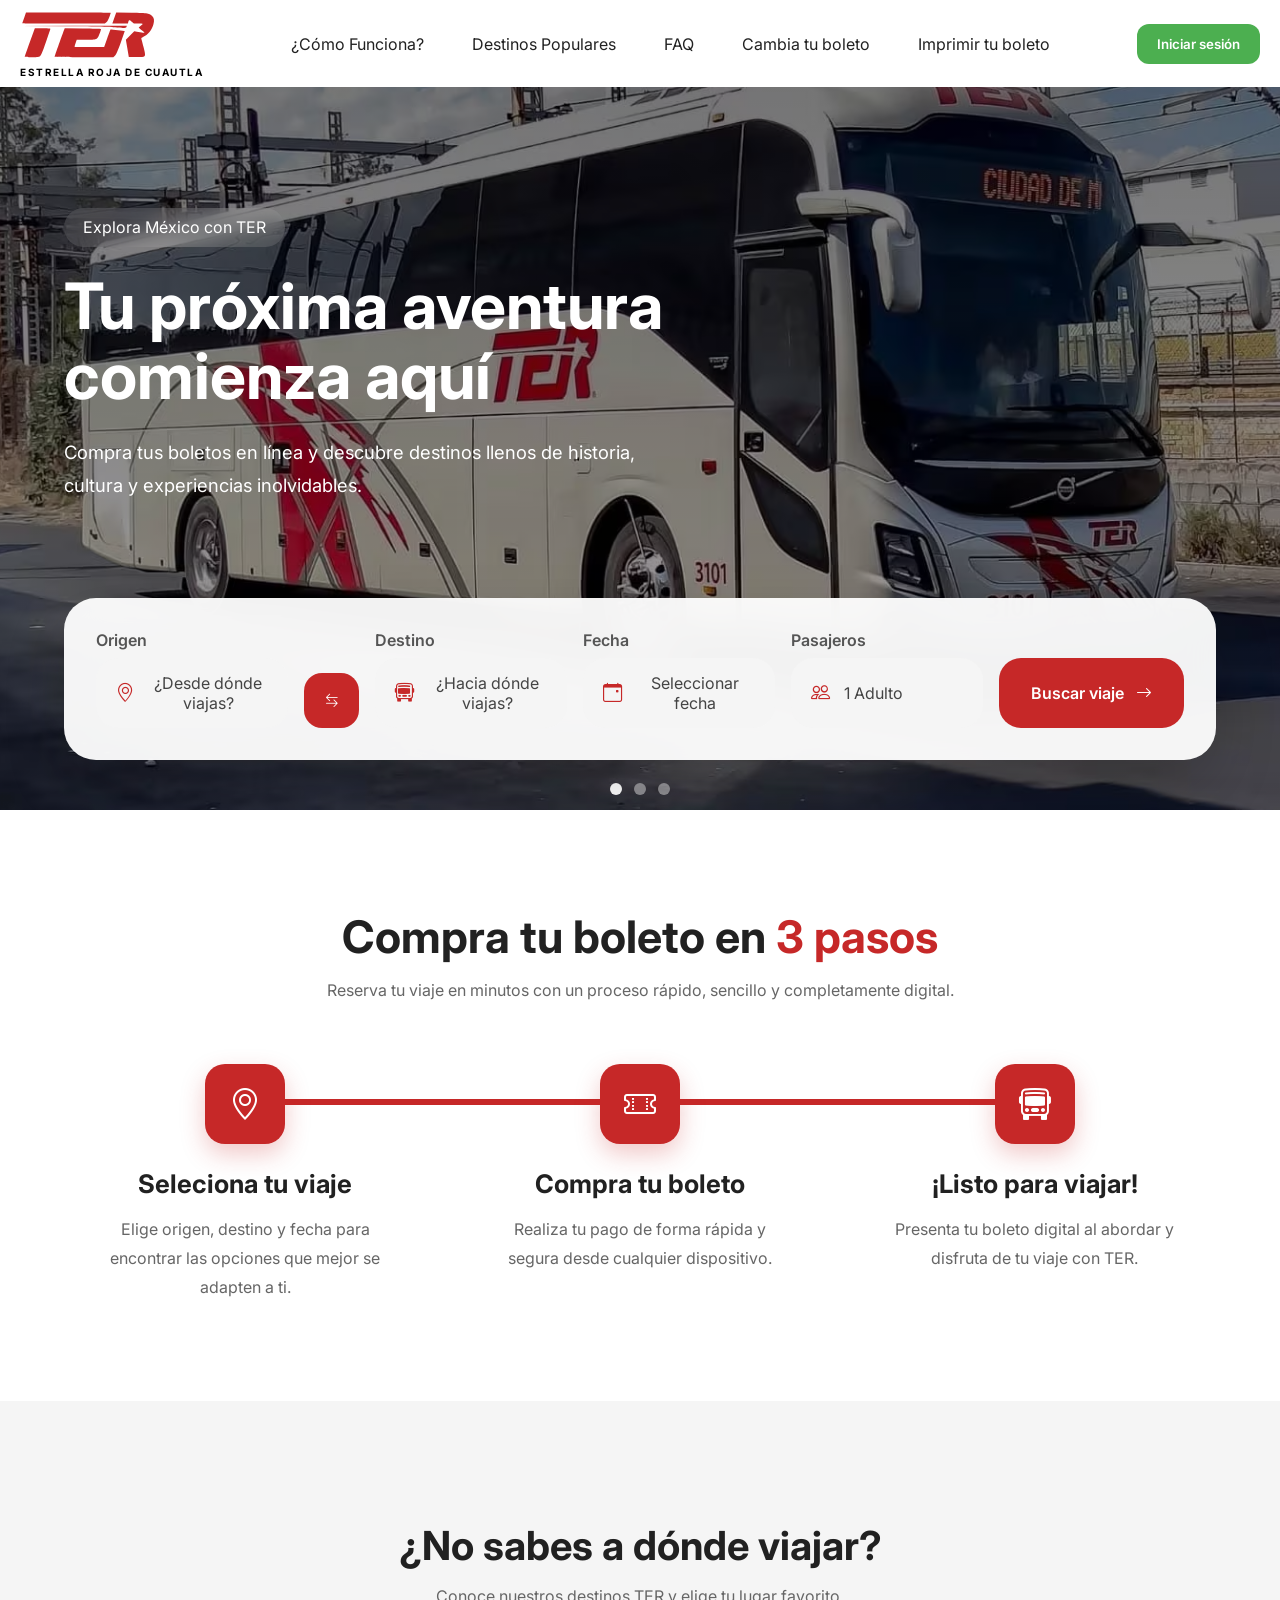
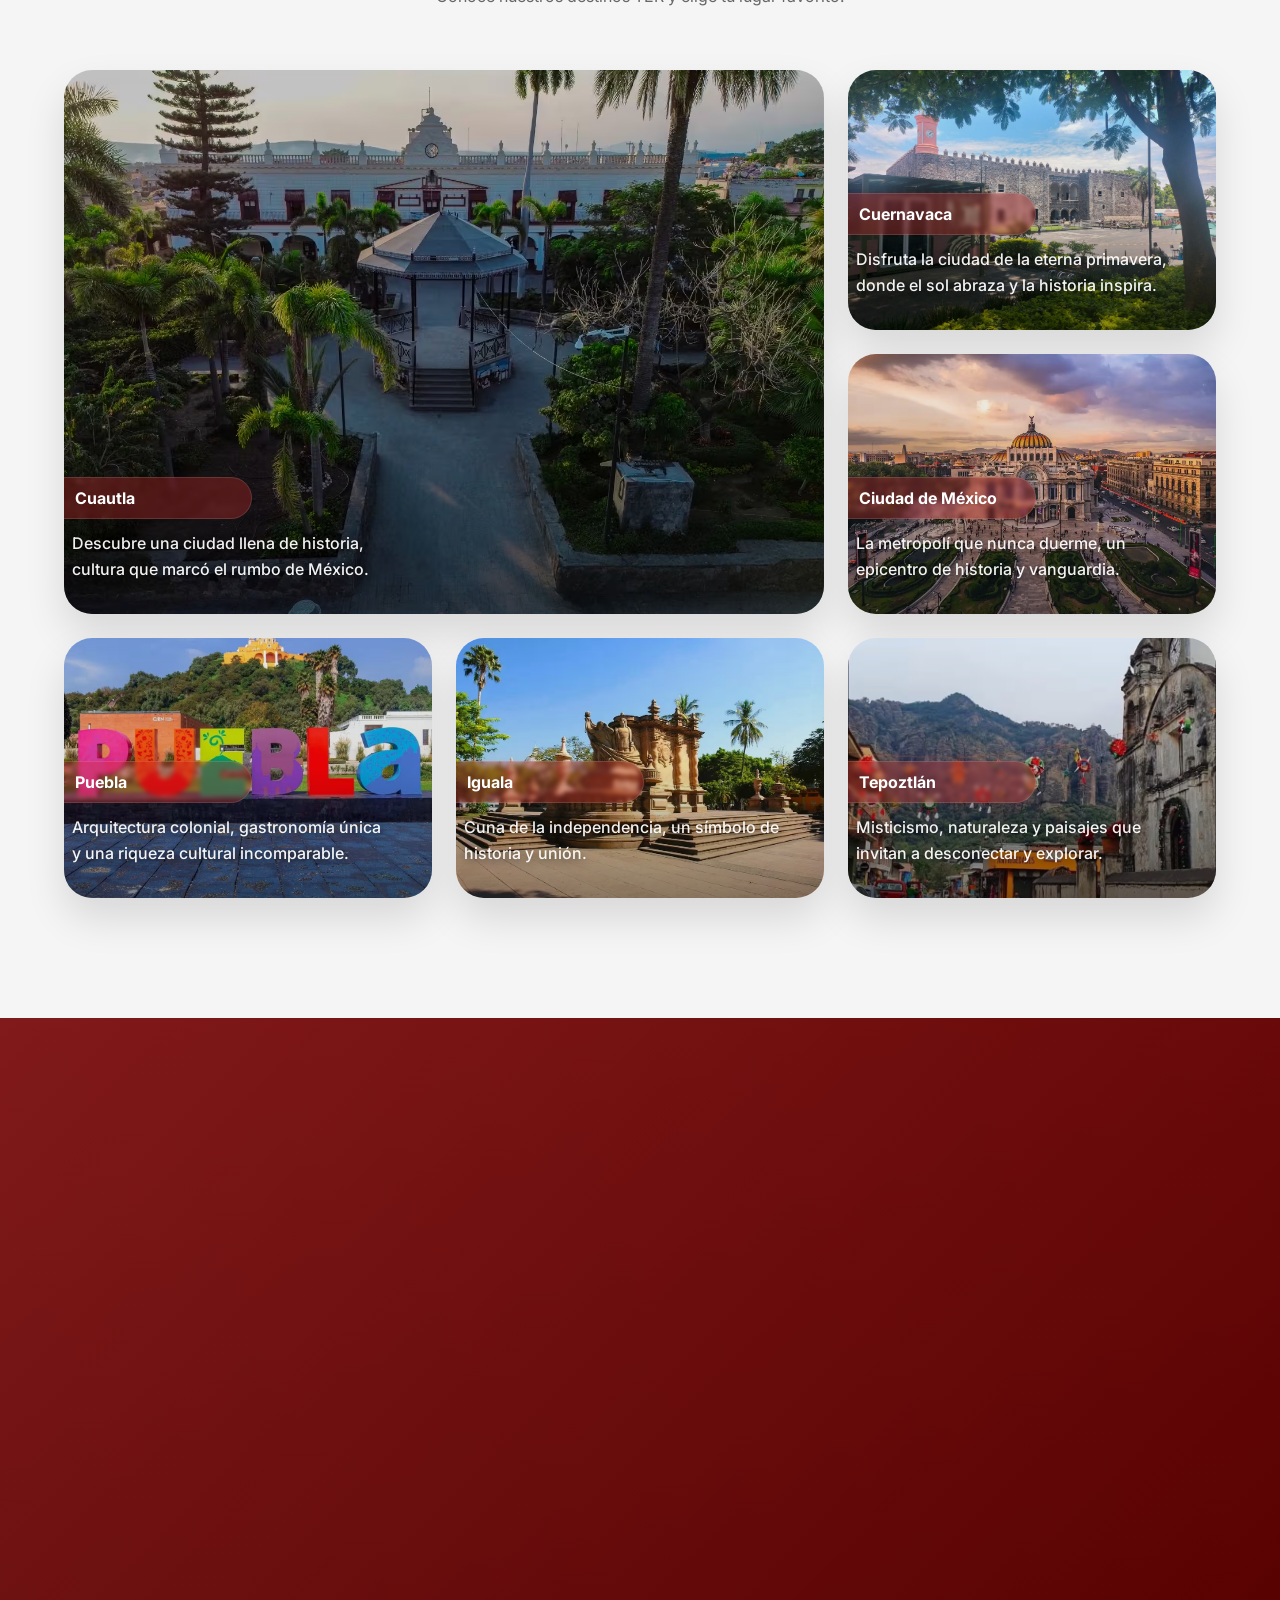
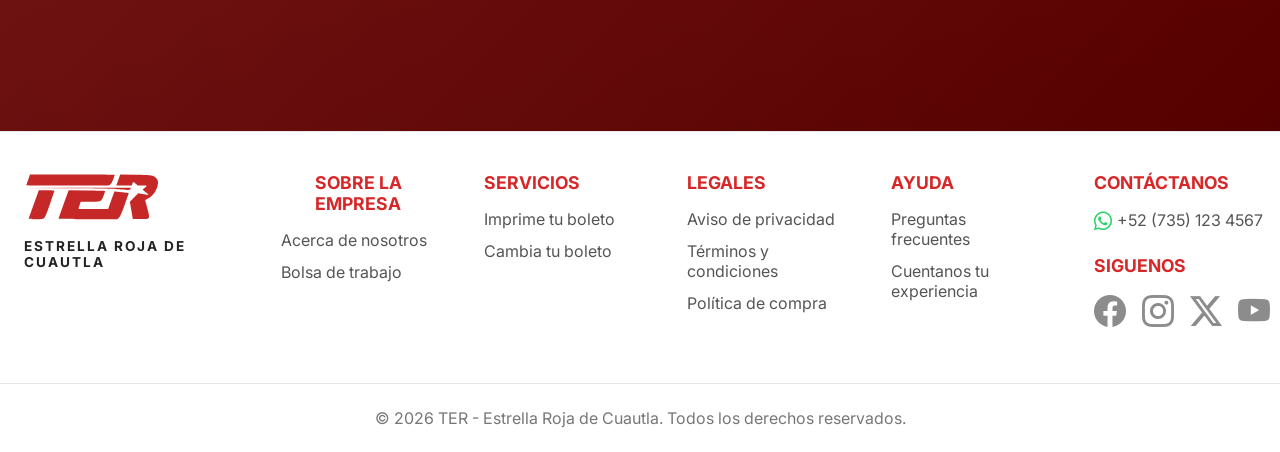
==== commit 6821ccf9: "feat: implement destination search dropdown simulation" ====
--- a/index.html
+++ b/index.html
@@ -90,12 +90,53 @@
       
       <div class="hero-slide">
         <img src="/assets/ter2.avif" alt="Destinos TER">
+
+        <div class="hero-overlay">
+          <div class="container">
+            
+            <div class="hero-content">
+              <span class="hero-badge">
+                Explora México con TER
+              </span>
+              
+              <h1>
+                Tu próxima aventura comienza aquí
+              </h1>
+              
+              <p>
+                Compra tus boletos en línea y descubre
+                destinos llenos de historia, cultura y
+                experiencias inolvidables.
+              </p>
+            </div>
+          </div>
+        </div>
       </div>
       
       <div class="hero-slide">
         <img src="/assets/ter3.avif" alt="Autobuses TER">
-      </div>
-    
+
+        <div class="hero-overlay">
+          <div class="container">
+            
+            <div class="hero-content">
+              <span class="hero-badge">
+                Explora México con TER
+              </span>
+              
+              <h1>
+                Tu próxima aventura comienza aquí
+              </h1>
+              
+              <p>
+                Compra tus boletos en línea y descubre
+                destinos llenos de historia, cultura y
+                experiencias inolvidables.
+              </p>
+            </div>
+          </div>
+        </div>
+      </div>
     </div>
     
     <!-- Buscador -->
@@ -103,26 +144,36 @@
       
       <div class="search-grid">
 
-        <div class="search-box">
+        <div class="search-box dropdown-container">
           <label>Origen</label>
 
-          <button class="search-field">
+          <button class="search-field" id="originField">
             <i class="bi bi-geo-alt"></i>
-            <span>¿Desde dónde viajas?</span>
-          </button>
+            <span id="originText">¿Desde dónde viajas?</span>
+          </button>
+
+          <div 
+            class="search-dropdown" 
+            id="originDropdown">
+          </div>
         </div>
         
         <button class="swap-btn">
           <i class="bi bi-arrow-left-right"></i>
         </button>
         
-        <div class="search-box">
+        <div class="search-box dropdown-container">
           <label>Destino</label>
           
-          <button class="search-field">
+          <button class="search-field" id="destinationField">
             <i class="bi bi-bus-front"></i>
-            <span>¿Hacia dónde viajas?</span>
-          </button>
+            <span id="destinationText">¿Hacia dónde viajas?</span>
+          </button>
+
+          <div 
+            class="search-dropdown" 
+            id="destinationDropdown">
+          </div>
         </div>
         
         <div class="search-box">
@@ -143,7 +194,7 @@
           </button>
         </div>
         
-        <button class="btn-search">
+        <button class="btn-search" id="searchTrip">
           Buscar viaje
           <i class="bi bi-arrow-right"></i>
         </button>
--- a/styles.css
+++ b/styles.css
@@ -240,6 +240,31 @@
   max-width:600px;
 }
 
+/* Dots */
+.hero-dots{
+  position:absolute;
+  bottom:15px;
+  left:50%;
+  transform:translateX(-50%);
+  display:flex;
+  gap:.75rem;
+  z-index:5;
+}
+
+.hero-dots span{
+  width:12px;
+  height:12px;
+  border-radius:50%;
+  background:rgba(255,255,255,.45);
+}
+
+.hero-dots span.active{
+  background:white;
+}
+
+/* =========================
+  SEARCH CARD
+========================= */
 /* Buscador */
 .search-card{
   position:absolute;
@@ -348,37 +373,6 @@
   transform:translateY(-3px);
 }
 
-/* Dots */
-.hero-dots{
-  position:absolute;
-  bottom:15px;
-  left:50%;
-  transform:translateX(-50%);
-  display:flex;
-  gap:.75rem;
-  z-index:5;
-}
-
-.hero-dots span{
-  width:12px;
-  height:12px;
-  border-radius:50%;
-  background:rgba(255,255,255,.45);
-}
-
-.hero-dots span.active{
-  background:white;
-}
-
-/* =========================
-  SEARCH CARD
-========================= */
-.search-card{
-  background:white;
-  padding:2rem;
-  border-radius:24px;
-  box-shadow:0 20px 50px rgba(0,0,0,0.25);
-}
 
 .search-card h2{
   margin-bottom:1.5rem;
@@ -443,6 +437,46 @@
 .search-btn:hover{
   transform:translateY(-3px);
   box-shadow:0 15px 30px rgba(76,175,80,0.35);
+}
+
+.dropdown-container{
+  position:relative;
+}
+
+.search-dropdown{
+  position:absolute;
+  top:calc(100% + 12px);
+  left:0;
+  width:100%;
+  background:#fff;
+  border-radius:20px;
+  box-shadow:
+    0 15px 40px
+    rgba(0,0,0,.12);
+  padding:.5rem;
+  display:none;
+  z-index:100;
+}
+
+.search-dropdown.show{
+  display:block;
+}
+
+.dropdown-item{
+  width:100%;
+  border:none;
+  background:none;
+  padding:1rem 1.25rem;
+  text-align:left;
+  border-radius:12px;
+  font-size:1rem;
+  cursor:pointer;
+  transition:.25s;
+}
+
+.dropdown-item:hover{
+  background:#f5f5f5;
+  color:#D62828;
 }
 
 /* =========================
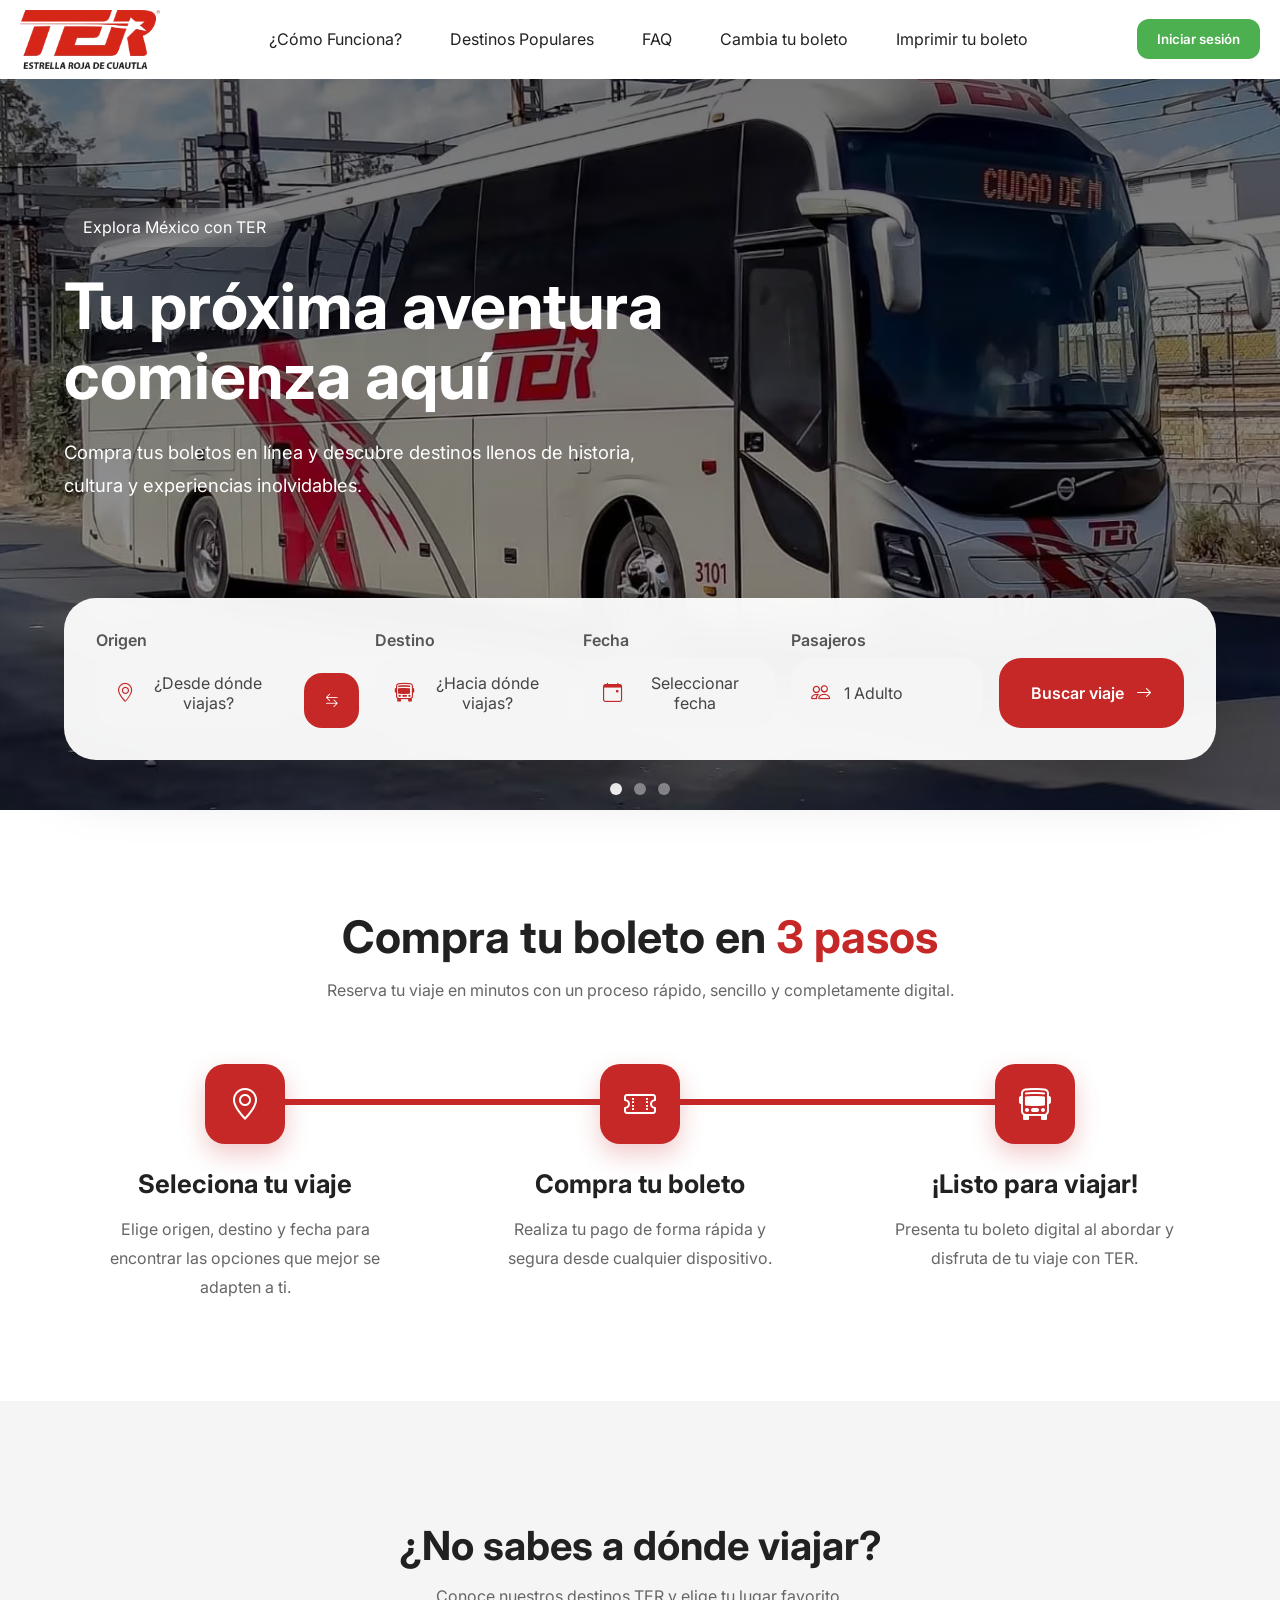
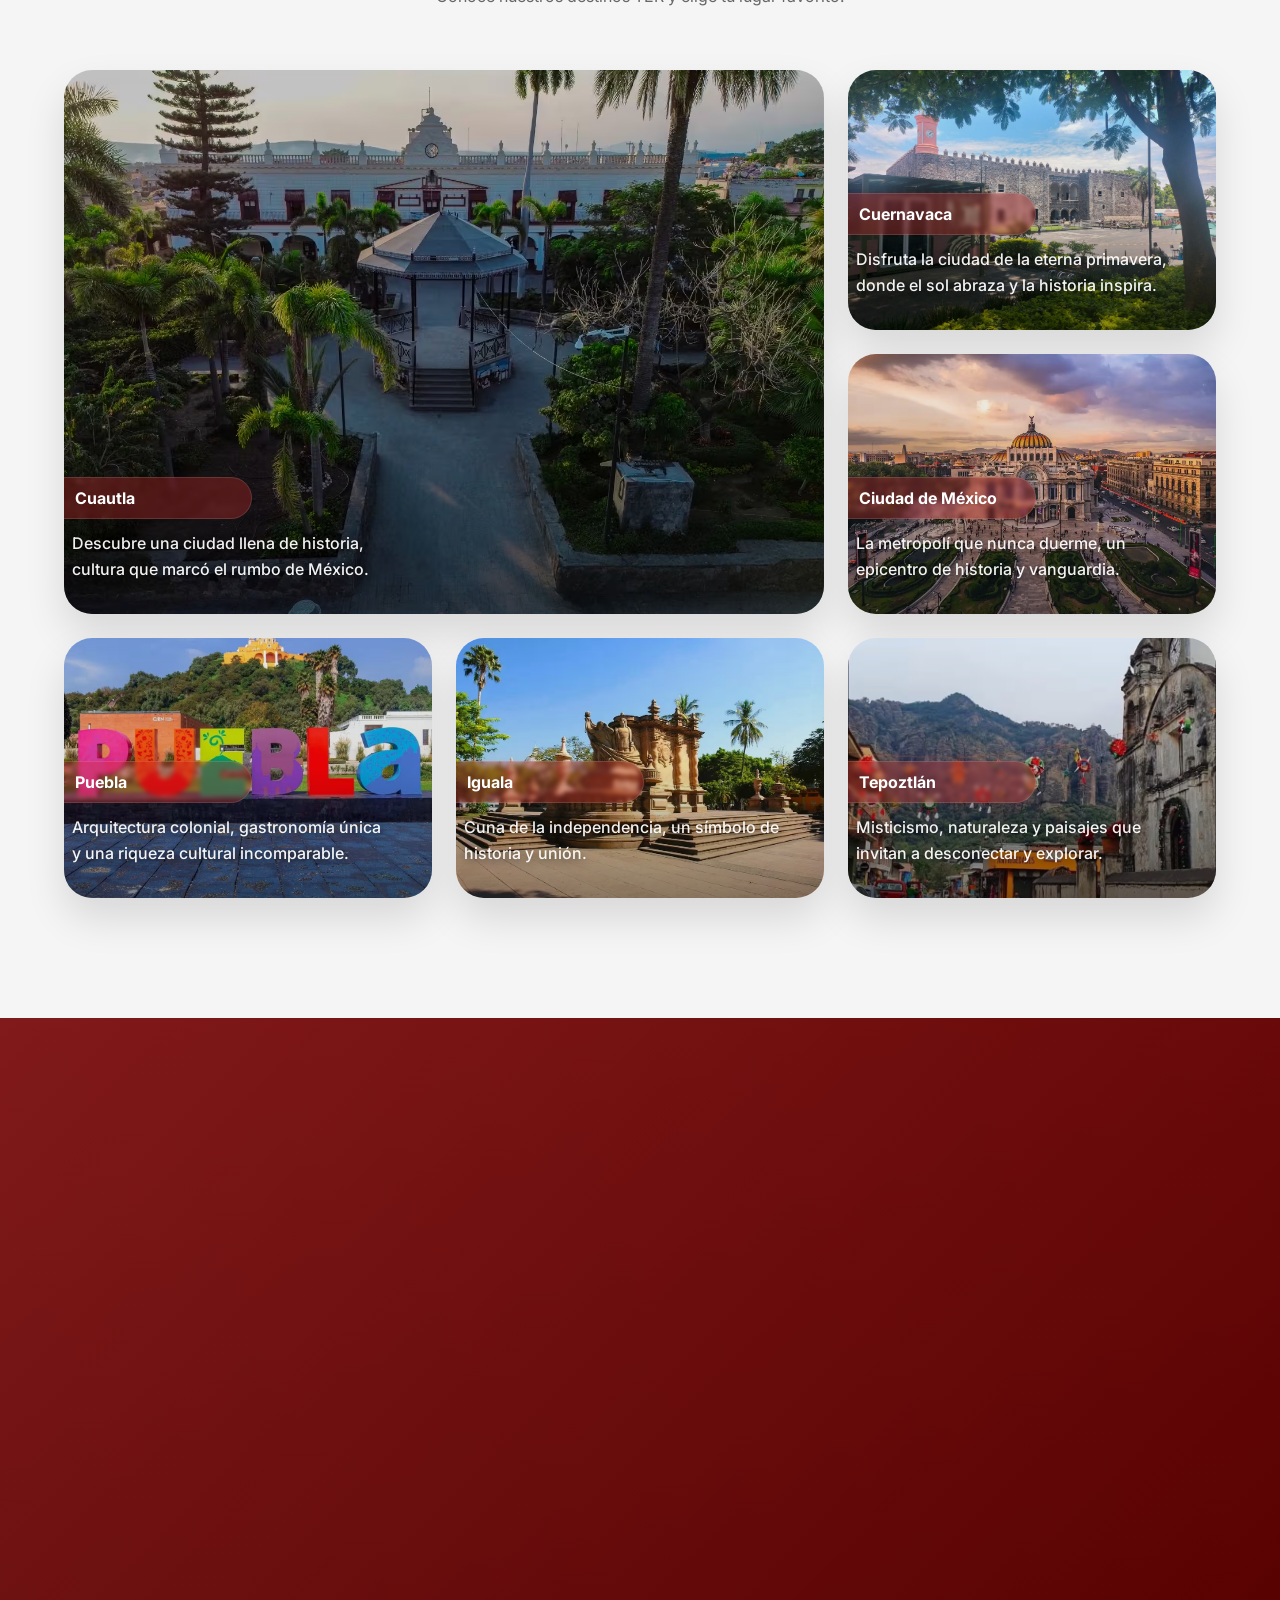
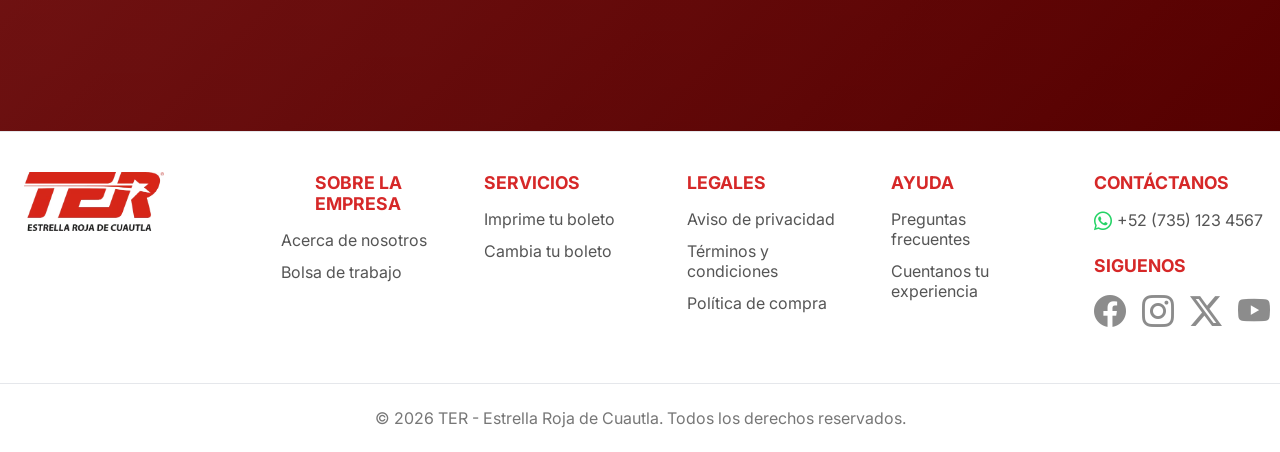
==== commit 1e65bf32: "feat: add destination dropdown and fix hero overflow clipping" ====
--- a/index.html
+++ b/index.html
@@ -21,8 +21,7 @@
         <div class="contenido-header">
 
           <div class="logo">
-            <img class="logo-main" src="assets/logo_ter.svg" alt="TER Logo">
-            <span class="logo-text">ESTRELLA ROJA DE CUAUTLA</span>
+            <img class="logo-main" src="assets/logo_ter.avif" alt="TER Logo">
           </div>
 
           <nav id="nav">
@@ -497,8 +496,7 @@
     <div class="footer-column footer-grid">
       <!-- Logo -->
       <div class="footer-brand">
-        <img src="/assets/logo_ter.svg" alt="TER Logo">
-        <span class="footer-brand-text">ESTRELLA ROJA DE CUAUTLA</span>
+        <img src="/assets/logo_ter.avif" alt="TER Logo">
       </div>
 
       <!-- Empresa -->
--- a/styles.css
+++ b/styles.css
@@ -126,15 +126,6 @@
   object-fit: contain;
 }
 
-.logo-text{
-  font-size: 10px;
-  font-weight: 700;
-  letter-spacing: 1.5px;
-  color: black;
-  margin-top: -9px;
-  line-height: 1;
-}
-
 .login-btn{
   background:#4CAF50;
   color:white;
@@ -177,13 +168,14 @@
 .hero{
   position:relative;
   min-height:90vh;
-  overflow:hidden;
+  overflow:visible;
 }
 
 /* Slider */
 .hero-slider{
   position:absolute;
   inset:0;
+  overflow:hidden;
 }
 
 .hero-slide{
@@ -875,17 +867,6 @@
   margin-left: 1.5rem;
 }
 
-.footer-brand-text{
-  display:block;
-  margin-top: -4px;
-  margin-bottom:1.25rem;
-  font-size:.85rem;
-  font-weight:700;
-  letter-spacing:2px;
-  color:#222;
-  margin-left: 1.5rem;
-}
-
 .footer h4{
   color:#D62828;
   margin-bottom:1rem;
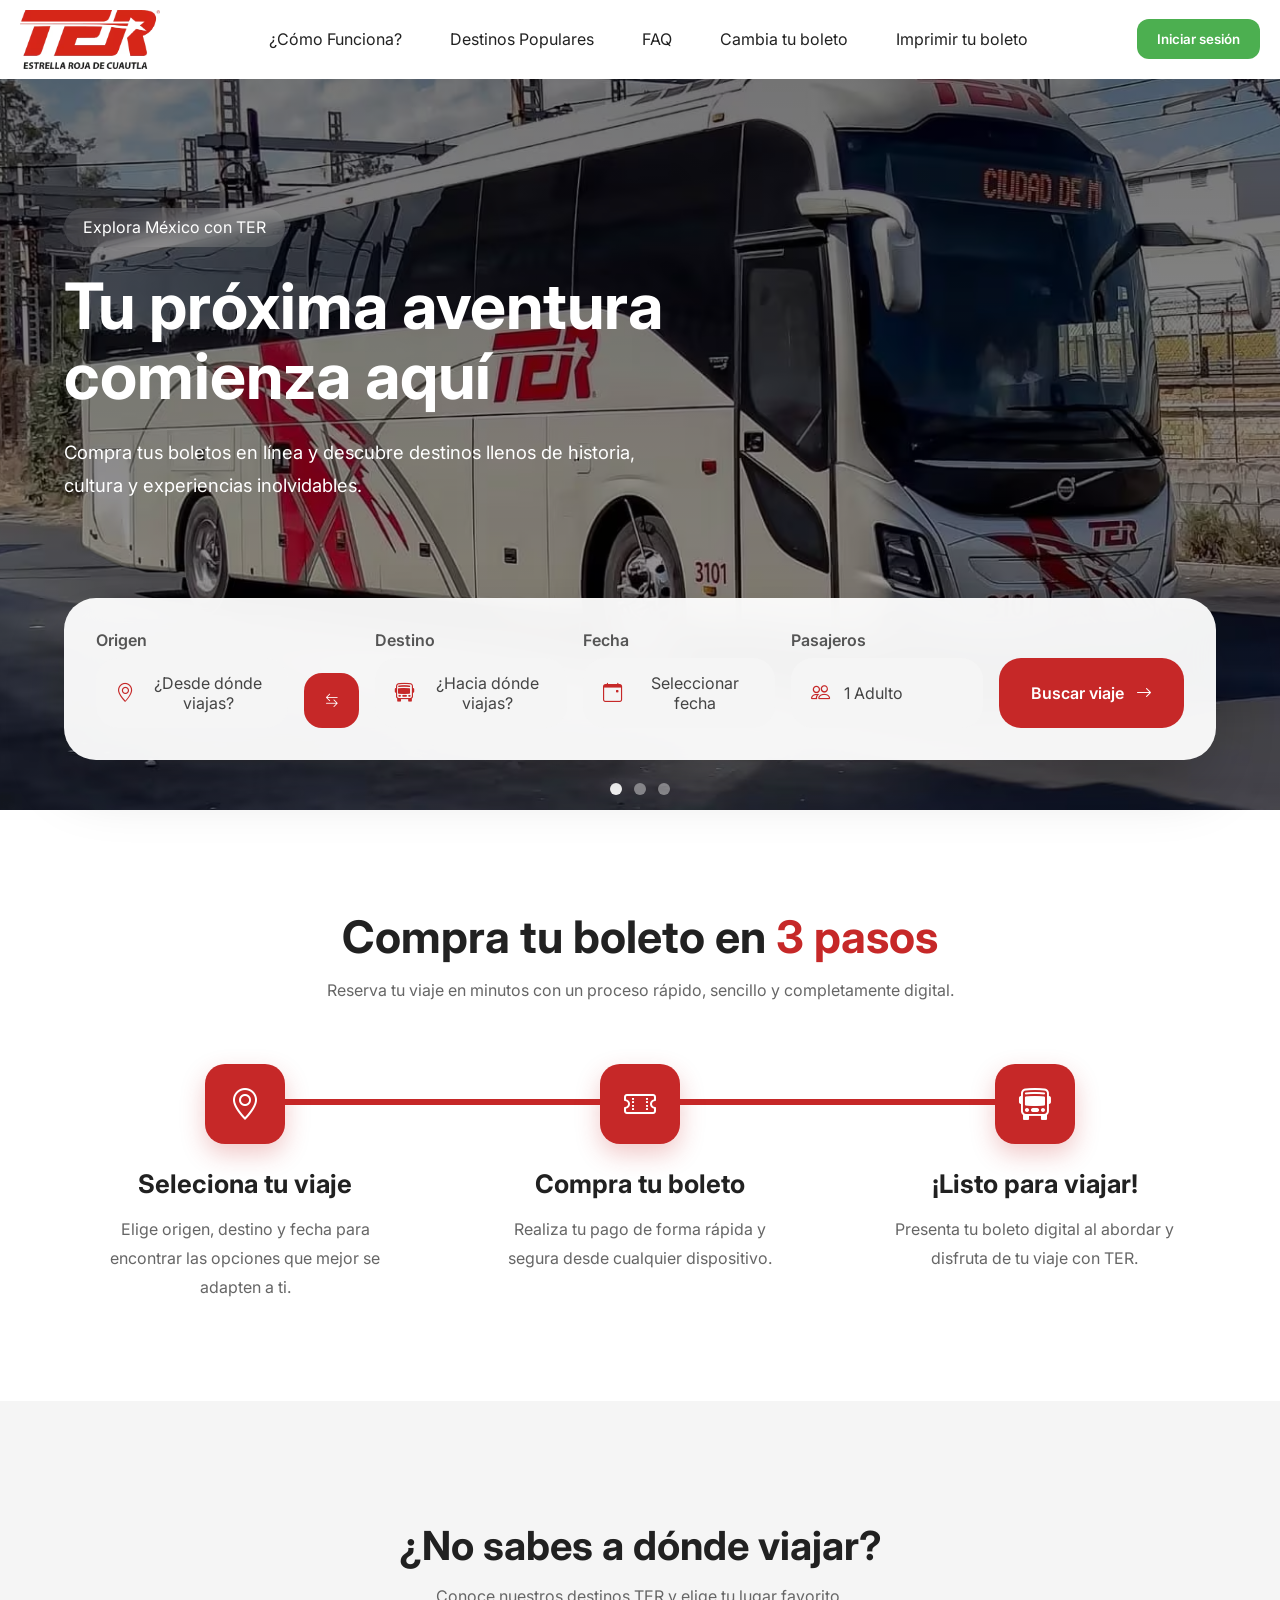
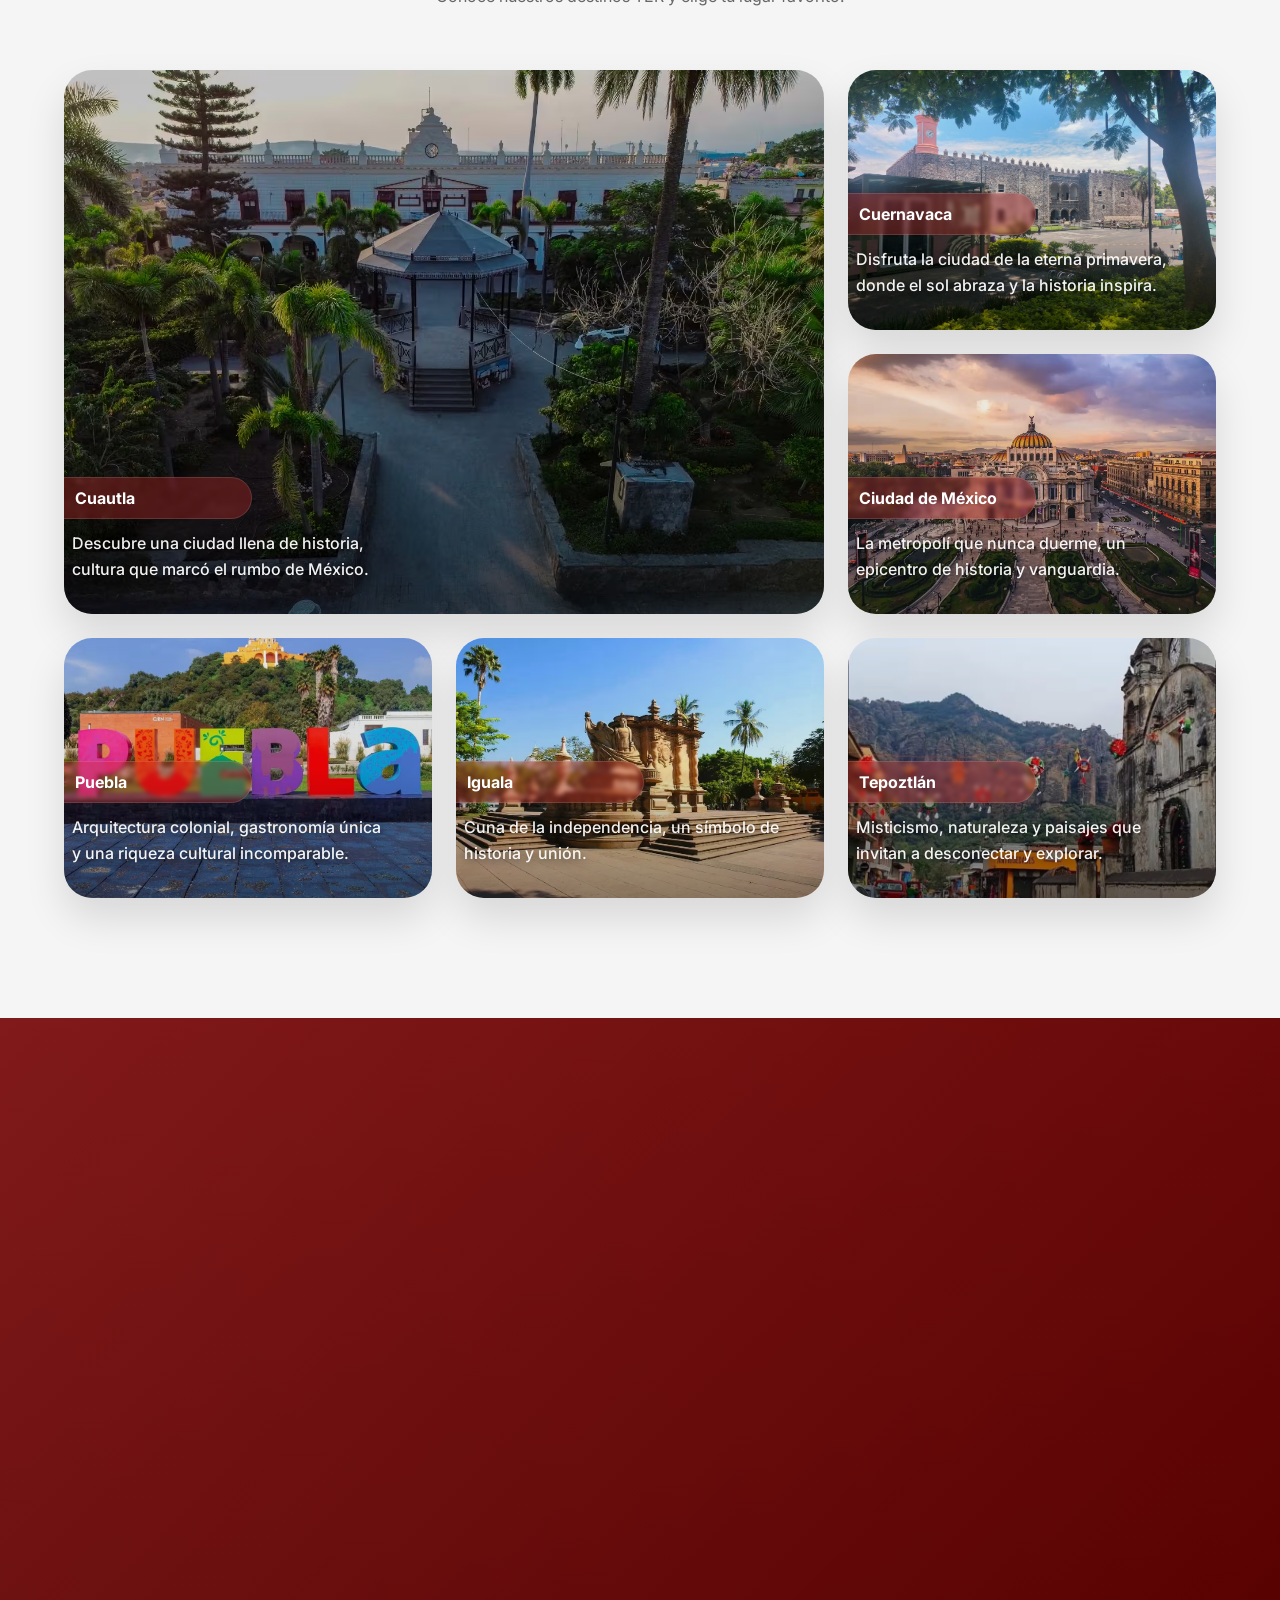
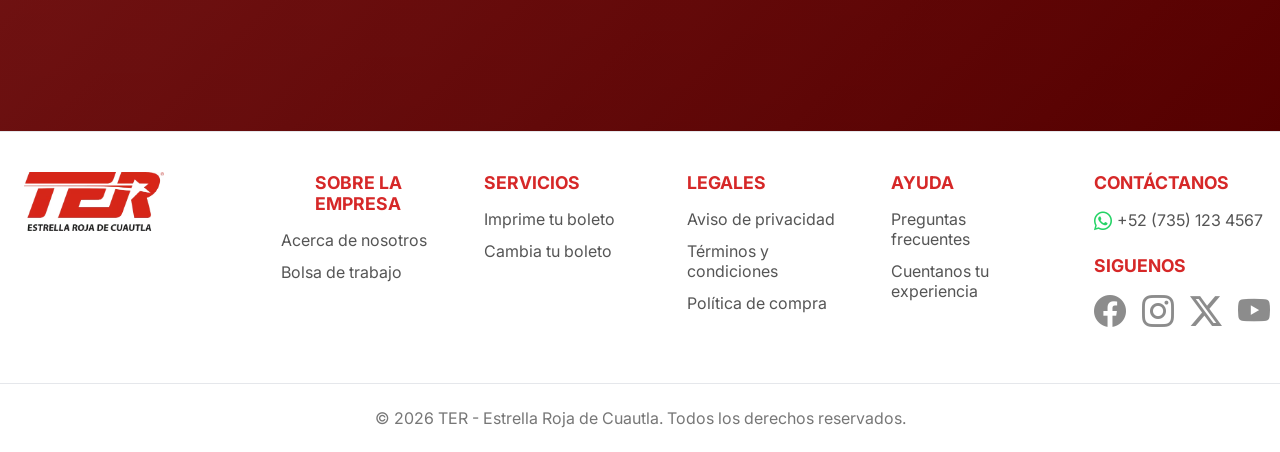
==== commit 422fd51c: "feat: implement passenger selector dropdown with dynamic counters" ====
--- a/index.html
+++ b/index.html
@@ -157,7 +157,7 @@
           </div>
         </div>
         
-        <button class="swap-btn">
+        <button class="swap-btn" id="swapBtn">
           <i class="bi bi-arrow-left-right"></i>
         </button>
         
@@ -175,22 +175,82 @@
           </div>
         </div>
         
-        <div class="search-box">
+        <div class="search-box dropdown-container">
           <label>Fecha</label>
           
-          <button class="search-field">
+          <button class="search-field" id="dateField">
             <i class="bi bi-calendar-event"></i>
-            <span>Seleccionar fecha</span>
-          </button>
-        </div>
-        
-        <div class="search-box">
+            <span id="dateText">Seleccionar fecha</span>
+          </button>
+
+          <div class="search-dropdown calendar-dropdown" id="calendarDropdown"></div>
+        </div>
+        
+        <div class="search-box dropdown-container">
           <label>Pasajeros</label>
           
-          <button class="search-field">
+          <button class="search-field" id="passengerField">
             <i class="bi bi-people"></i>
-            <span>1 Adulto</span>
-          </button>
+            <span id="passengerText">1 Adulto</span>
+          </button>
+
+          <div class="search-dropdown passenger-dropdown" id="passengerDropdown">
+            <!--Adulto-->
+            <div class="passenger-row">
+              <div>
+                <h4>Adulto</h4>
+                <p>12+ años</p>
+              </div>
+
+              <div class="passenger-controls">
+                <button class="counter-btn" data-type="adultos" data-action="decrease">-</button>
+                <span id="adultosCount" class="counter-value">1</span>
+                <button class="counter-btn" data-type="adultos" data-action="increase">+</button>
+              </div>
+            </div>
+
+            <!--Menor-->
+            <div class="passenger-row">
+              <div>
+                <h4>Menor</h4>
+                <p>3 a 11 años en compañia de un 1 adulto</p>
+              </div>
+              
+              <div class="passenger-controls">
+                <button class="counter-btn" data-type="menores" data-action="decrease">-</button>
+                <span id="menoresCount" class="counter-value">0</span>
+                <button class="counter-btn" data-type="menores" data-action="increase">+</button>
+              </div>
+            </div>
+
+            <!-- INAPAM -->
+            <div class="passenger-row">
+              <div>
+                <h4>INAPAM</h4>
+                <p>Credencial vigente</p>
+              </div>
+
+              <div class="passenger-controls">
+                <button class="counter-btn" data-type="inapam" data-action="decrease">-</button>
+                <span id="inapamCount" class="counter-value">0</span>
+                <button class="counter-btn" data-type="inapam" data-action="increase">+</button>
+              </div>
+            </div>
+
+            <!-- Estudiante -->
+            <div class="passenger-row">
+              <div>
+                <h4>Estudiante</h4>
+                <p>Credencial vigente</p>
+              </div>
+
+              <div class="passenger-controls">
+                <button class="counter-btn" data-type="estudiantes" data-action="decrease">-</button>
+                <span id="estudiantesCount" class="counter-value">0</span>
+                <button class="counter-btn" data-type="estudiantes" data-action="increase">+</button>
+              </div>
+            </div>
+          </div>
         </div>
         
         <button class="btn-search" id="searchTrip">
--- a/styles.css
+++ b/styles.css
@@ -343,6 +343,19 @@
   transform:rotate(180deg);
 }
 
+.swap-btn.swapping{
+  animation: swapRotate .4s ease;
+}
+
+@keyframes swapRotate{
+  from{
+    transform: rotate(0deg);
+  }
+  to{
+    transform: rotate(360deg);
+  }
+}
+
 /* Botón Buscar */
 .btn-search{
   border:none;
@@ -442,12 +455,93 @@
   width:100%;
   background:#fff;
   border-radius:20px;
-  box-shadow:
-    0 15px 40px
-    rgba(0,0,0,.12);
+  box-shadow:0 15px 40px rgba(0,0,0,.12);
   padding:.5rem;
   display:none;
   z-index:100;
+  max-height:350px;
+  overflow-y:auto;
+}
+
+.calendar-dropdown{
+  width:320px;
+  padding:1rem;
+}
+
+.passenger-dropdown{
+  width:360px;
+  padding:1rem;
+}
+
+.calendar-header{
+  display:flex;
+  justify-content:space-between;
+  align-items:center;
+  margin-bottom:1rem;
+  font-weight:700;
+}
+
+.calendar-header button{
+  border: none;
+  background:none;
+  cursor:pointer;
+  font-size:1.1rem;
+}
+
+.calendar-header button:disabled{
+  opacity: .35;
+  cursor: not-allowed;
+}
+
+.calendar-grid{
+  display:grid;
+  grid-template-columns: repeat(7,1fr);
+  gap:.5rem;
+}
+
+.calendar-weekday{
+  text-align:center;
+  font-size:.8rem;
+  font-weight:700;
+  color:#888;
+}
+
+.calendar-day{
+  height:40px;
+  border:none;
+  border-radius:12px;
+  background: #f5f5f5;
+  cursor:pointer;
+  transition:.25s;
+}
+
+.calendar-day.selected{
+  background:#C62828;
+  color:#fff;
+}
+
+.calendar-day.today{
+  border:2px solid #C62828;
+  background: #fff;
+  color:#C62828;
+  font-weight:700;
+}
+
+.calendar-day.disabled{
+  opacity:.35;
+  cursor:not-allowed;
+}
+
+.calendar-day.disabled:hover{
+  background:#f5f5f5;
+  color:#444;
+  transform:none;
+}
+
+.calendar-day:hover{
+  background:#C62828;
+  color:#fff;
+  transform:scale(1.05);
 }
 
 .search-dropdown.show{
@@ -464,6 +558,75 @@
   font-size:1rem;
   cursor:pointer;
   transition:.25s;
+}
+
+.passenger-row{
+  display:flex;
+  justify-content:space-between;
+  align-items:center;
+  padding:1rem 0;
+}
+
+.passenger-row:not(:last-child){
+  border-bottom:1px solid #ececec;
+}
+
+.passenger-row h4{
+  font-size:1rem;
+  margin-bottom:.25rem;
+}
+
+.passenger-row p{
+  color:#777;
+  font-size:.85rem;
+}
+
+.passenger-controls{
+  display:flex;
+  align-items:center;
+  gap:1rem;
+}
+
+.counter-btn{
+  width:36px;
+  height:36px;
+  border:none;
+  border-radius:50%;
+  background:#fff;
+  border:1px solid #C62828;
+  color:#C62828;
+  font-size:1.3rem;
+  cursor:pointer;
+  transition:.25s;
+}
+
+.counter-btn:hover{
+  background:#C62828;
+  color:#fff;
+}
+
+.counter-value{
+  width:24px;
+  text-align:center;
+  font-size:1.2rem;
+  font-weight:700;
+}
+
+.dropdown-state{
+  padding:1rem 1.25rem;
+  font-size:1rem;
+  font-weight:700;
+  color:#C62828;
+  background:#fafafa;
+  border-bottom:1px solid #ececec;
+}
+
+.dropdown-letter{
+  padding:.75rem 1.25rem;
+  font-size:.85rem;
+  font-weight:700;
+  color:#777;
+  background:#f5f5f5;
 }
 
 .dropdown-item:hover{
